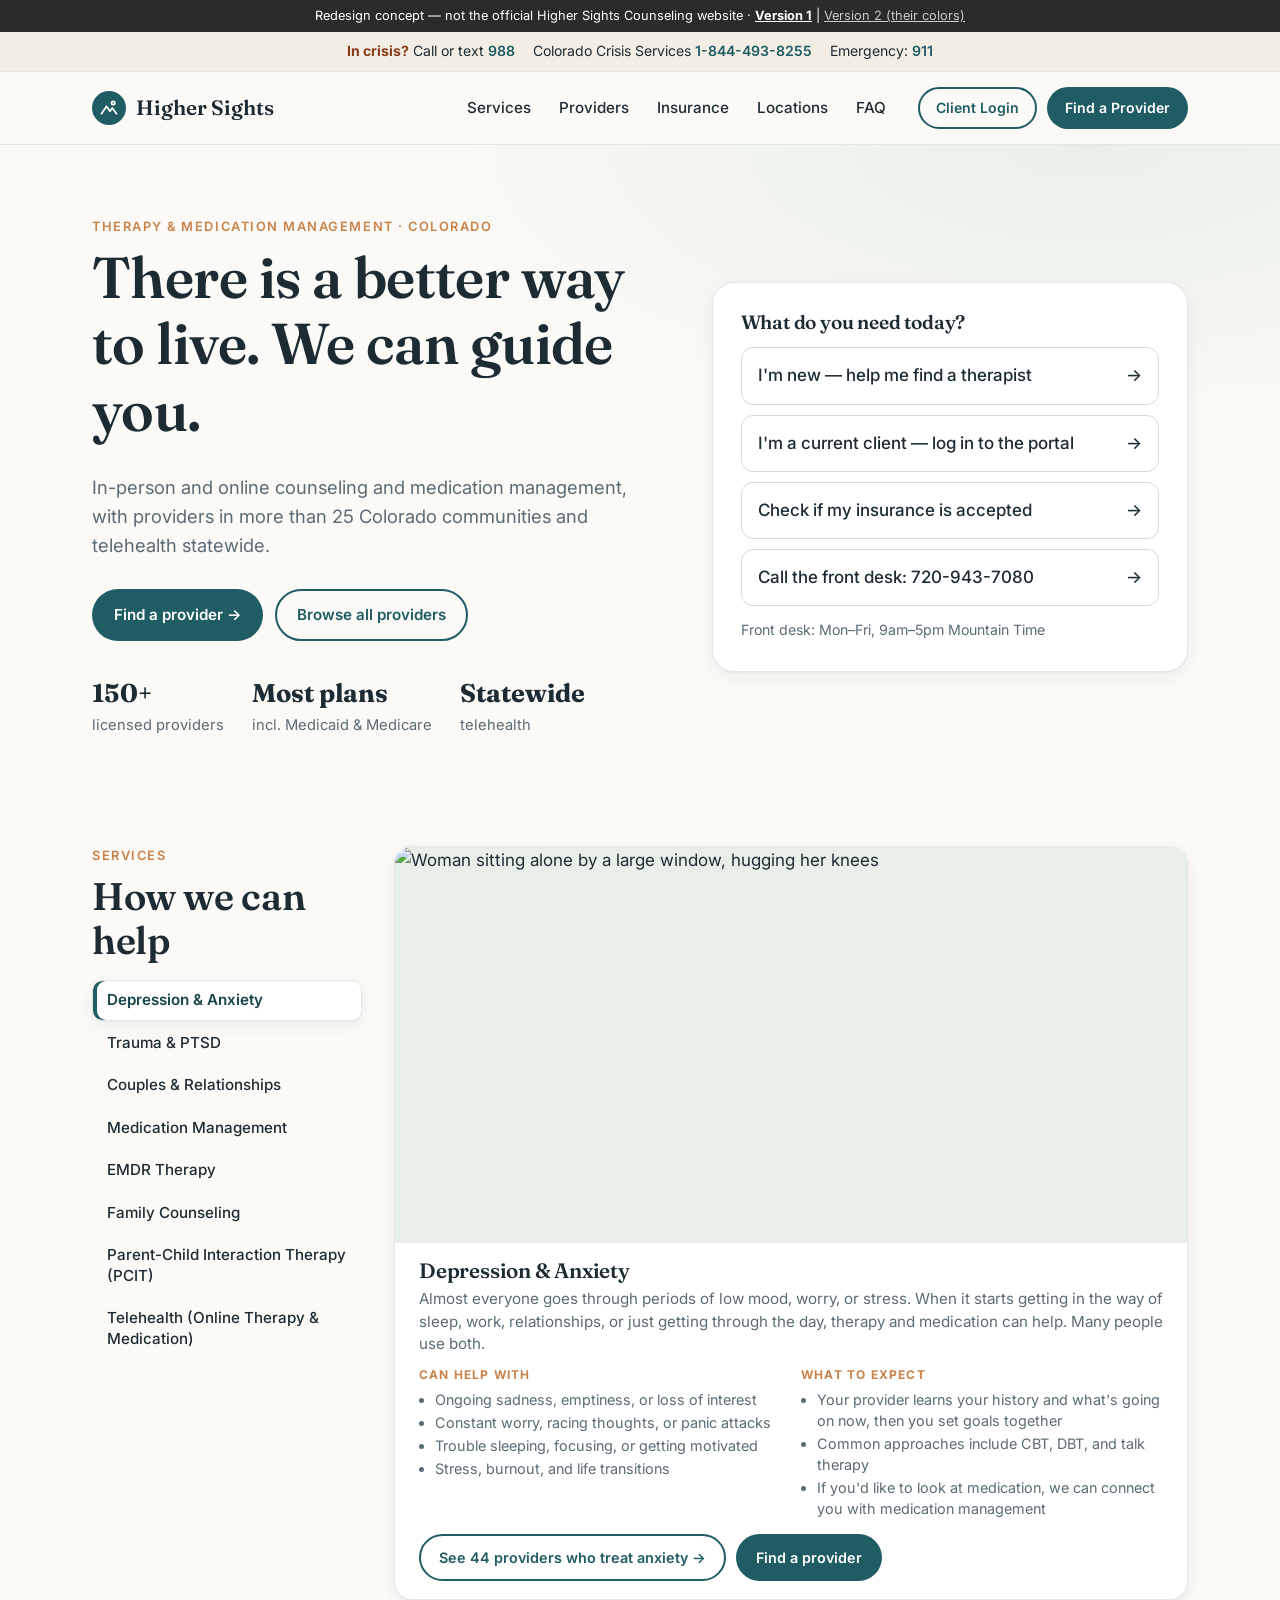
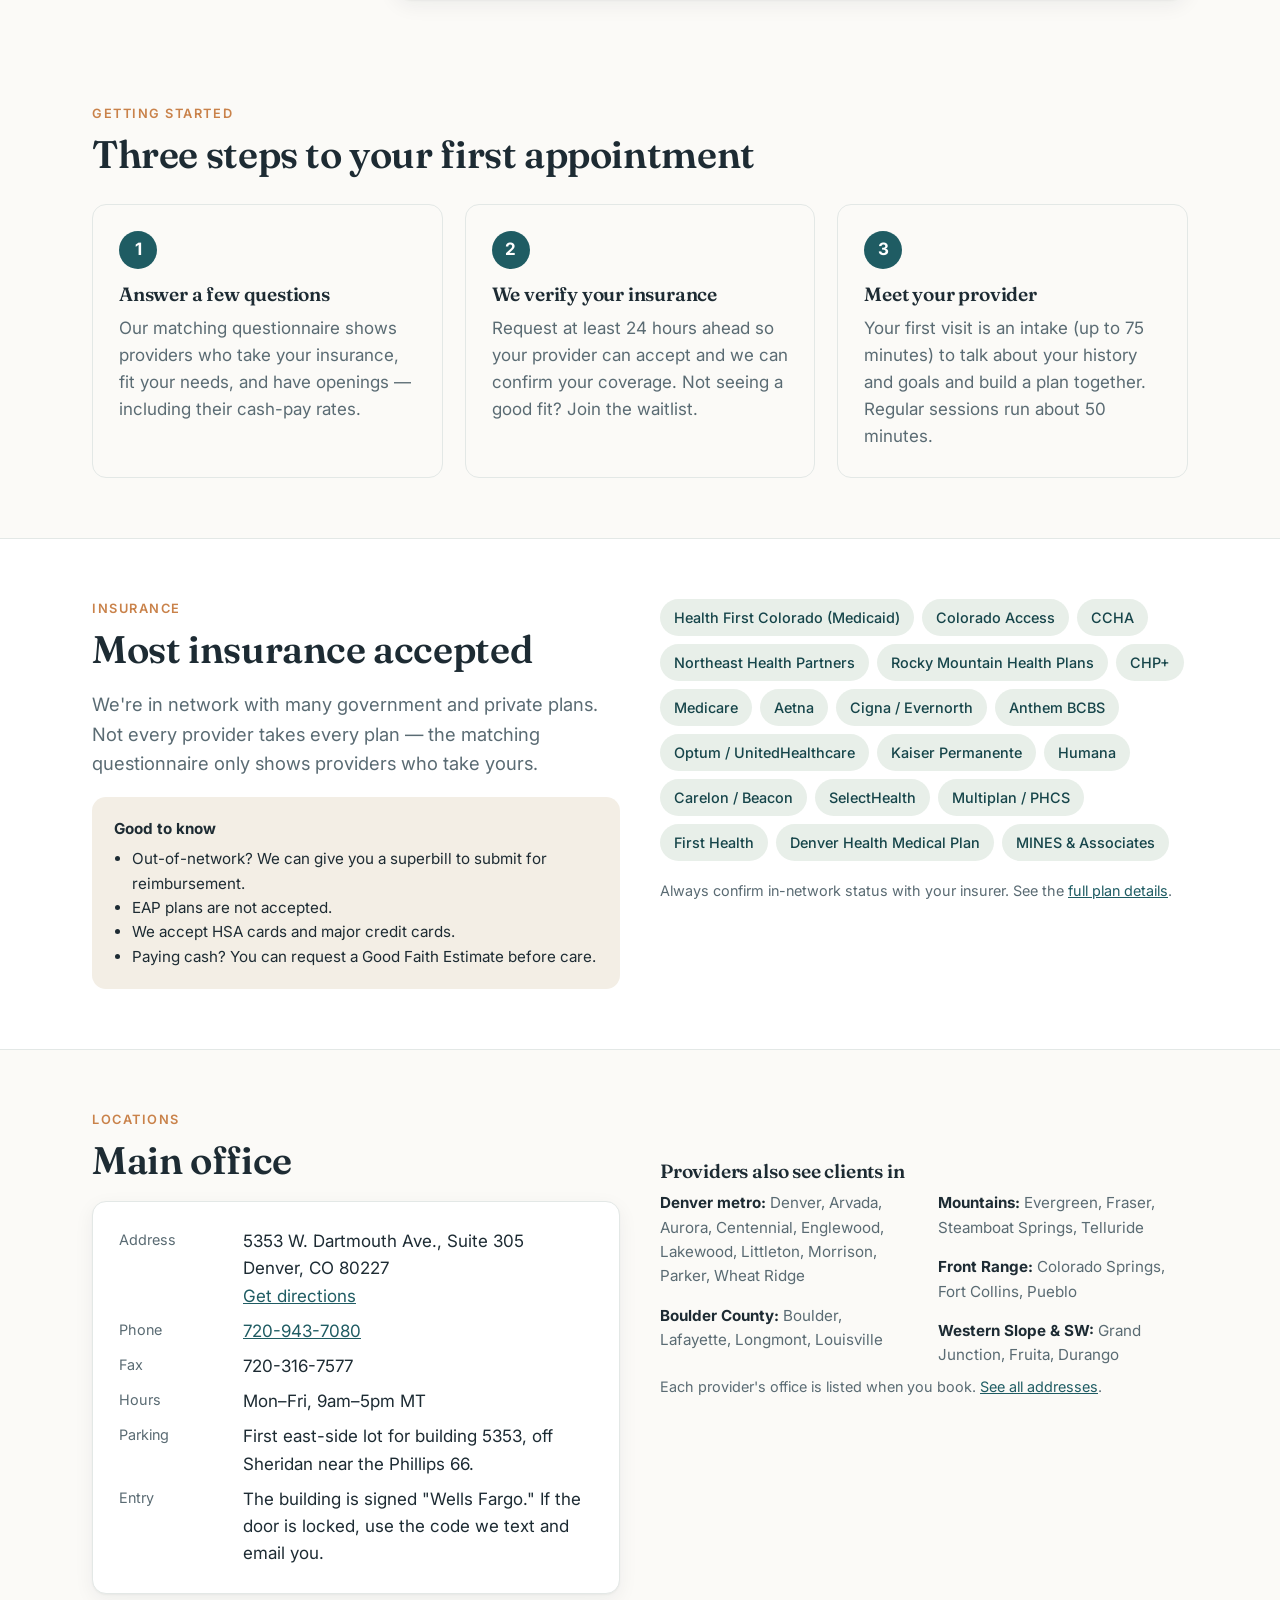
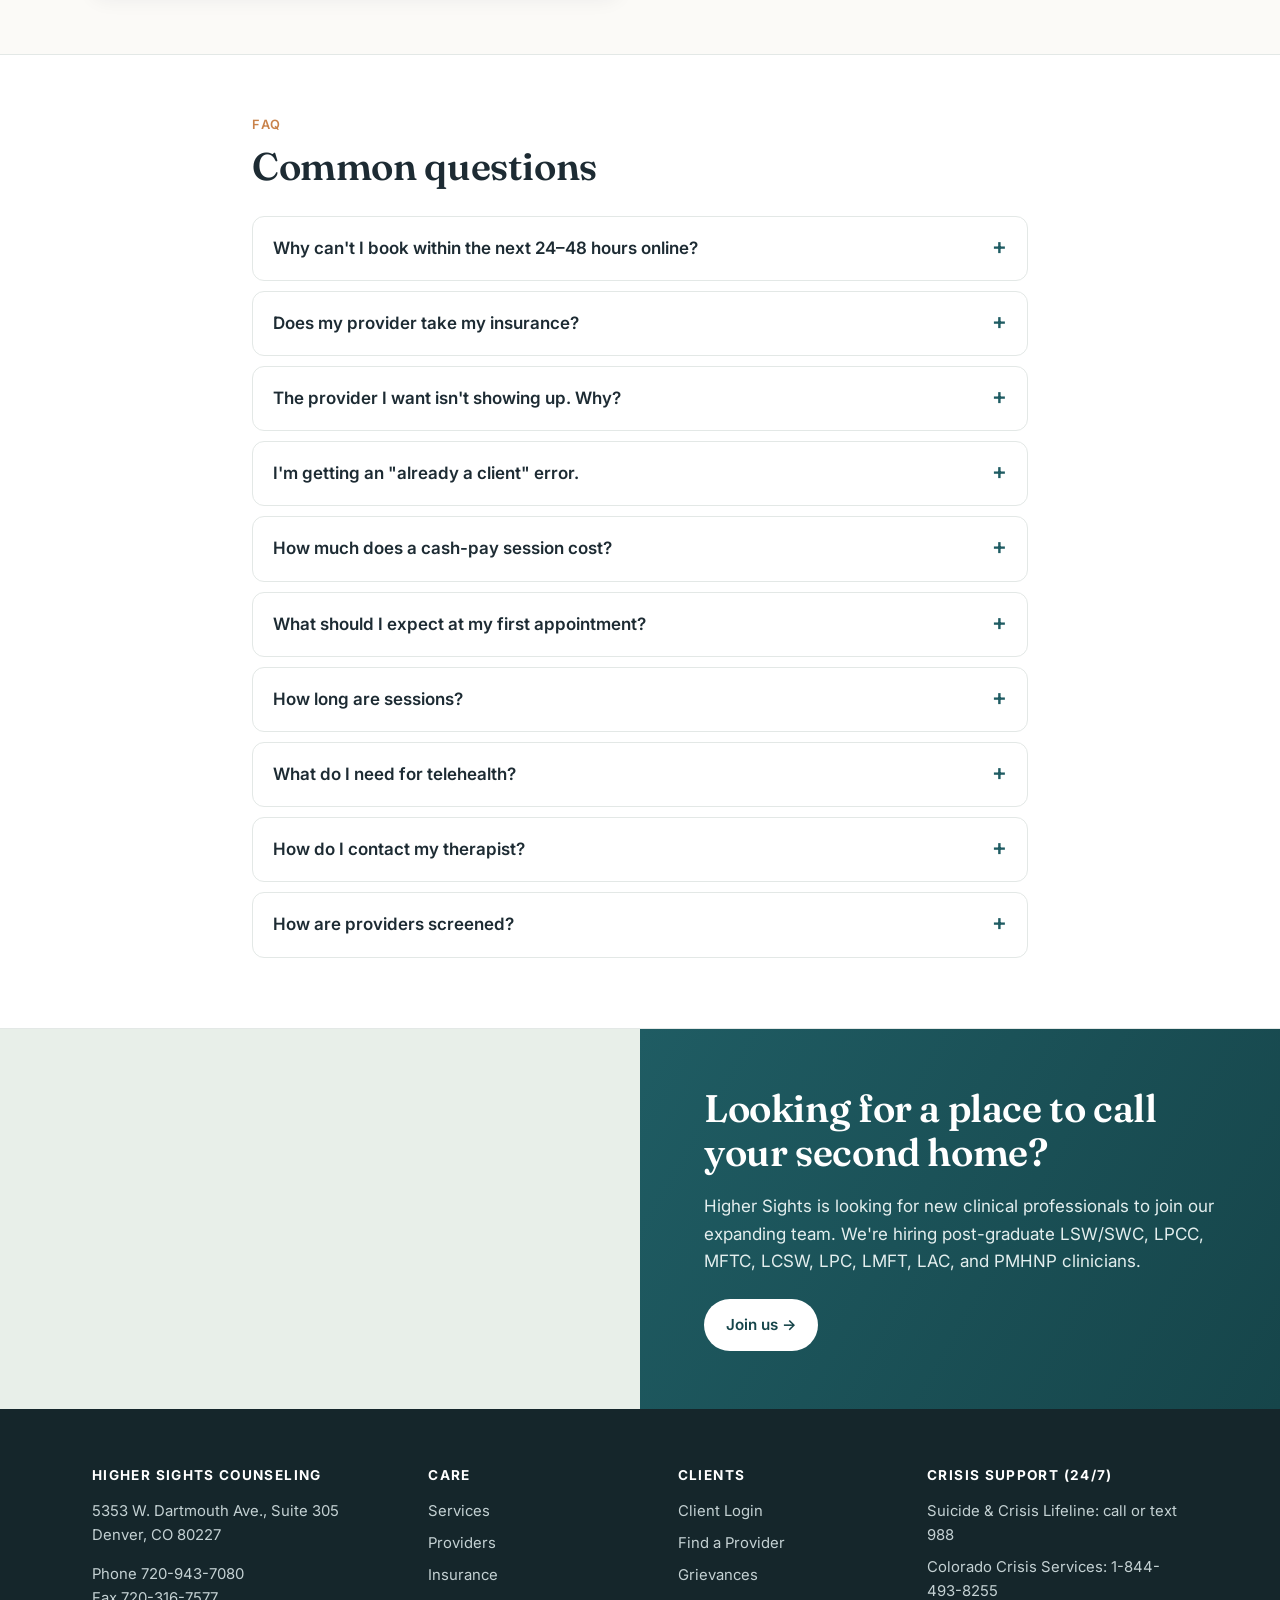
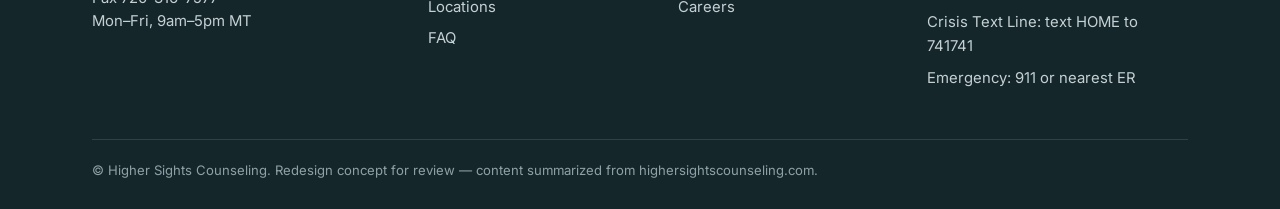
==== index.html @ 18f8eef1 "Move Services above Getting Started" ====
<!DOCTYPE html>
<html lang="en">
<head>
<meta charset="utf-8">
<meta name="viewport" content="width=device-width,initial-scale=1">
<title>Higher Sights Counseling | Therapy &amp; Medication Management in Colorado</title>
<meta name="description" content="In-person and online therapy and medication management across Colorado. 150+ providers, most insurance accepted including Medicaid and Medicare.">
<meta name="robots" content="noindex">
<link rel="preconnect" href="https://fonts.googleapis.com"><link rel="preconnect" href="https://fonts.gstatic.com" crossorigin>
<link href="https://fonts.googleapis.com/css2?family=Fraunces:opsz,wght@9..144,500;9..144,600&family=Inter:wght@400;500;600;700&display=swap" rel="stylesheet">
<link rel="stylesheet" href="style.css?v=7">
</head>
<body>
<a class="skip" href="#main">Skip to content</a>
<div class="concept">Redesign concept — not the official Higher Sights Counseling website · <a href="index.html" style="color:inherit;font-weight:700;text-decoration:underline">Version 1</a> | <a href="index-v2.html" style="color:inherit;opacity:.75">Version 2 (their colors)</a></div>
<div class="crisis"><div class="wrap">
  <span><strong>In crisis?</strong> Call or text <a href="tel:988">988</a></span>
  <span>Colorado Crisis Services <a href="tel:18444938255">1-844-493-8255</a></span>
  <span>Emergency: <a href="tel:911">911</a></span>
</div></div>

<header class="site" id="top">
  <div class="wrap">
    <a class="logo" href="index.html" aria-label="Higher Sights Counseling home">
      <span class="mark"><svg viewBox="0 0 24 24" fill="none" stroke="#fff" stroke-width="2" stroke-linecap="round" stroke-linejoin="round"><path d="M3 19l6-9 4 6 3-4 5 7"/><circle cx="17" cy="6" r="2"/></svg></span>
      Higher Sights
    </a>
    <button class="menu-btn" aria-expanded="false" onclick="this.closest('header').classList.toggle('open');this.setAttribute('aria-expanded',this.closest('header').classList.contains('open'))">Menu</button>
    <nav class="main" aria-label="Main">
      <a href="#services">Services</a>
      <a href="providers.html">Providers</a>
      <a href="#insurance">Insurance</a>
      <a href="#locations">Locations</a>
      <a href="#faq">FAQ</a>
    </nav>
    <div class="header-cta">
      <a class="btn btn-outline btn-sm" href="https://app.highersightsportal.com">Client Login</a>
      <a class="btn btn-primary btn-sm" href="https://www.highersightscounseling.com/contact/">Find a Provider</a>
    </div>
  </div>
</header>

<main id="main">
<section class="hero">
  <div class="wrap grid">
    <div>
      <div class="eyebrow">Therapy &amp; medication management · Colorado</div>
      <h1>There is a better way to live. We can guide you.</h1>
      <p class="lead">In-person and online counseling and medication management, with providers in more than 25 Colorado communities and telehealth statewide.</p>
      <div class="actions">
        <a class="btn btn-primary" href="https://www.highersightscounseling.com/contact/">Find a provider →</a>
        <a class="btn btn-outline" href="providers.html">Browse all providers</a>
      </div>
      <div class="facts">
        <div><b>150+</b>licensed providers</div>
        <div><b>Most plans</b>incl. Medicaid &amp; Medicare</div>
        <div><b>Statewide</b>telehealth</div>
      </div>
    </div>
    <div class="hero-card">
      <h3>What do you need today?</h3>
      <a class="row" href="https://www.highersightscounseling.com/contact/">I'm new — help me find a therapist <span>→</span></a>
      <a class="row" href="https://app.highersightsportal.com">I'm a current client — log in to the portal <span>→</span></a>
      <a class="row" href="#insurance">Check if my insurance is accepted <span>→</span></a>
      <a class="row" href="tel:17209437080">Call the front desk: 720-943-7080 <span>→</span></a>
      <small>Front desk: Mon–Fri, 9am–5pm Mountain Time</small>
    </div>
  </div>
</section>

<section id="services">
  <div class="wrap">
    <div class="svc-tabs" id="svcTabs" data-providers="providers.html"></div>
  </div>
</section>

<section id="start">
  <div class="wrap">
    <div class="section-head">
      <div class="eyebrow">Getting started</div>
      <h2>Three steps to your first appointment</h2>
    </div>
    <div class="steps">
      <div class="step"><h3>Answer a few questions</h3><p>Our matching questionnaire shows providers who take your insurance, fit your needs, and have openings — including their cash-pay rates.</p></div>
      <div class="step"><h3>We verify your insurance</h3><p>Request at least 24 hours ahead so your provider can accept and we can confirm your coverage. Not seeing a good fit? Join the waitlist.</p></div>
      <div class="step"><h3>Meet your provider</h3><p>Your first visit is an intake (up to 75 minutes) to talk about your history and goals and build a plan together. Regular sessions run about 50 minutes.</p></div>
    </div>
  </div>
</section>

<section class="alt" id="insurance">
  <div class="wrap two">
    <div>
      <div class="eyebrow">Insurance</div>
      <h2>Most insurance accepted</h2>
      <p class="lead">We're in network with many government and private plans. Not every provider takes every plan — the matching questionnaire only shows providers who take yours.</p>
      <div class="note">
        <strong>Good to know</strong>
        <ul>
          <li>Out-of-network? We can give you a superbill to submit for reimbursement.</li>
          <li>EAP plans are not accepted.</li>
          <li>We accept HSA cards and major credit cards.</li>
          <li>Paying cash? You can request a Good Faith Estimate before care.</li>
        </ul>
      </div>
    </div>
    <div>
      <ul class="pill-list">
        <li>Health First Colorado (Medicaid)</li><li>Colorado Access</li><li>CCHA</li><li>Northeast Health Partners</li><li>Rocky Mountain Health Plans</li><li>CHP+</li>
        <li>Medicare</li><li>Aetna</li><li>Cigna / Evernorth</li><li>Anthem BCBS</li><li>Optum / UnitedHealthcare</li><li>Kaiser Permanente</li><li>Humana</li>
        <li>Carelon / Beacon</li><li>SelectHealth</li><li>Multiplan / PHCS</li><li>First Health</li><li>Denver Health Medical Plan</li><li>MINES &amp; Associates</li>
      </ul>
      <p style="color:var(--muted);font-size:.9rem">Always confirm in-network status with your insurer. See the <a href="https://www.highersightscounseling.com/accepted-insurance/">full plan details</a>.</p>
    </div>
  </div>
</section>

<section id="locations">
  <div class="wrap two">
    <div>
      <div class="eyebrow">Locations</div>
      <h2>Main office</h2>
      <div class="office">
        <dl>
          <dt>Address</dt><dd>5353 W. Dartmouth Ave., Suite 305<br>Denver, CO 80227<br><a href="https://maps.google.com/?q=5353+W+Dartmouth+Ave+Suite+305+Denver+CO+80227">Get directions</a></dd>
          <dt>Phone</dt><dd><a href="tel:17209437080">720-943-7080</a></dd>
          <dt>Fax</dt><dd>720-316-7577</dd>
          <dt>Hours</dt><dd>Mon–Fri, 9am–5pm MT</dd>
          <dt>Parking</dt><dd>First east-side lot for building 5353, off Sheridan near the Phillips 66.</dd>
          <dt>Entry</dt><dd>The building is signed "Wells Fargo." If the door is locked, use the code we text and email you.</dd>
        </dl>
      </div>
    </div>
    <div>
      <h3 style="margin-top:2.6em">Providers also see clients in</h3>
      <div class="cities">
        <p><b>Denver metro:</b> Denver, Arvada, Aurora, Centennial, Englewood, Lakewood, Littleton, Morrison, Parker, Wheat Ridge</p>
        <p><b>Boulder County:</b> Boulder, Lafayette, Longmont, Louisville</p>
        <p><b>Mountains:</b> Evergreen, Fraser, Steamboat Springs, Telluride</p>
        <p><b>Front Range:</b> Colorado Springs, Fort Collins, Pueblo</p>
        <p><b>Western Slope &amp; SW:</b> Grand Junction, Fruita, Durango</p>
      </div>
      <p style="color:var(--muted);font-size:.9rem">Each provider's office is listed when you book. <a href="https://www.highersightscounseling.com/locations/">See all addresses</a>.</p>
    </div>
  </div>
</section>

<section class="alt" id="faq">
  <div class="wrap" style="max-width:820px">
    <div class="section-head"><div class="eyebrow">FAQ</div><h2>Common questions</h2></div>
    <details><summary>Why can't I book within the next 24–48 hours online?</summary><p>Your provider needs time to accept the request and we need to verify your insurance. Once you're confirmed, you can message your provider in the portal to ask about an earlier time.</p></details>
    <details><summary>Does my provider take my insurance?</summary><p>Most plans are accepted, but each one is verified individually. Check the billing NPI on your provider's profile and call your insurer to confirm they're in network — appointments may be canceled if a provider can't accept your plan.</p></details>
    <details><summary>The provider I want isn't showing up. Why?</summary><p>They may not take your insurance, may not treat your specific concern, or may not have openings. Try another provider, choose telehealth to see more options, or join the waitlist.</p></details>
    <details><summary>I'm getting an "already a client" error.</summary><p>The portal allows one email address per provider relationship. Use a different email to request a new provider, or call the front desk for help.</p></details>
    <details><summary>How much does a cash-pay session cost?</summary><p>It depends on the provider and session length. The matching questionnaire shows each available provider's rate.</p></details>
    <details><summary>What should I expect at my first appointment?</summary><p>Arrive 10 minutes early (or join your video link early). Your provider will ask about your background and what brought you in, and you'll set goals together. You can skip anything you're not ready to talk about.</p></details>
    <details><summary>How long are sessions?</summary><p>Consultations are 10–15 minutes, standard sessions about 50 minutes, and first assessments up to 75 minutes.</p></details>
    <details><summary>What do I need for telehealth?</summary><p>A device with a camera, a reliable internet connection, and a private space where you can talk freely.</p></details>
    <details><summary>How do I contact my therapist?</summary><p>Current clients: <a href="https://app.highersightsportal.com">log in to the client portal</a> and use the Chat icon. The front desk answers calls and emails only during office hours — in an emergency, call 911 or 988.</p></details>
    <details><summary>How are providers screened?</summary><p>Every provider is interviewed, passes federal and state background checks (re-run monthly), and has three professional references and their licensing-board history reviewed.</p></details>
  </div>
</section>

<section class="join" aria-labelledby="joinTitle">
  <div class="join-photo" style="background-image:url('https://www.highersightscounseling.com/wp-content/uploads/2024/10/NoPath-Copy-2.jpg')" role="img" aria-label="The Higher Sights team at a holiday party"></div>
  <div class="join-text">
    <h2 id="joinTitle">Looking for a place to call your second home?</h2>
    <p>Higher Sights is looking for new clinical professionals to join our expanding team. We're hiring post-graduate LSW/SWC, LPCC, MFTC, LCSW, LPC, LMFT, LAC, and PMHNP clinicians.</p>
    <a class="btn btn-primary" href="https://www.highersightscounseling.com/careers/">Join us →</a>
  </div>
</section>
</main>

<footer class="site">
  <div class="wrap">
    <div class="cols">
      <div>
        <h4>Higher Sights Counseling</h4>
        <p>5353 W. Dartmouth Ave., Suite 305<br>Denver, CO 80227</p>
        <p>Phone <a href="tel:17209437080">720-943-7080</a><br>Fax 720-316-7577<br>Mon–Fri, 9am–5pm MT</p>
      </div>
      <div>
        <h4>Care</h4>
        <ul><li><a href="#services">Services</a></li><li><a href="providers.html">Providers</a></li><li><a href="#insurance">Insurance</a></li><li><a href="#locations">Locations</a></li><li><a href="#faq">FAQ</a></li></ul>
      </div>
      <div>
        <h4>Clients</h4>
        <ul><li><a href="https://app.highersightsportal.com">Client Login</a></li><li><a href="https://www.highersightscounseling.com/contact/">Find a Provider</a></li><li><a href="https://www.highersightscounseling.com/grievance/">Grievances</a></li><li><a href="https://www.highersightscounseling.com/careers/">Careers</a></li></ul>
      </div>
      <div>
        <h4>Crisis support (24/7)</h4>
        <ul>
          <li>Suicide &amp; Crisis Lifeline: call or text <a href="tel:988">988</a></li>
          <li>Colorado Crisis Services: <a href="tel:18444938255">1-844-493-8255</a></li>
          <li>Crisis Text Line: text HOME to 741741</li>
          <li>Emergency: <a href="tel:911">911</a> or nearest ER</li>
        </ul>
      </div>
    </div>
    <div class="fine">© Higher Sights Counseling. Redesign concept for review — content summarized from highersightscounseling.com.</div>
  </div>
</footer>
<script src="providers.js?v=5"></script>
<script src="services.js?v=7"></script>
</body>
</html>
---- style.css ----
:root{
  --ink:#1d2b33; --muted:#5a6b73; --line:#e3e8e6;
  --bg:#fbfaf7; --card:#ffffff; --sand:#f3eee5; --sage:#e8efe9;
  --brand:#1f5c63; --brand-dark:#16454a; --accent:#c9824a;
  --radius:14px; --shadow:0 1px 2px rgba(0,0,0,.04),0 6px 20px rgba(20,40,45,.06);
  --serif:"Fraunces",Georgia,serif; --sans:"Inter",system-ui,-apple-system,Segoe UI,Roboto,sans-serif;
}
*{box-sizing:border-box}
html{scroll-behavior:smooth}
body{margin:0;font-family:var(--sans);color:var(--ink);background:var(--bg);line-height:1.6;font-size:17px}
img{max-width:100%;display:block}
a{color:var(--brand)}
a:hover{color:var(--brand-dark)}
.wrap{max-width:1140px;margin:0 auto;padding:0 22px}
h1,h2,h3{font-family:var(--serif);font-weight:600;line-height:1.15;margin:0 0 .5em;letter-spacing:-.01em}
h1{font-size:clamp(2.2rem,5vw,3.6rem)}
h2{font-size:clamp(1.7rem,3.2vw,2.4rem)}
h3{font-size:1.2rem}
p{margin:0 0 1em}
.eyebrow{font-size:.8rem;font-weight:600;letter-spacing:.12em;text-transform:uppercase;color:var(--accent);margin-bottom:.6em}
.lead{font-size:1.15rem;color:var(--muted);max-width:640px}
.skip{position:absolute;left:-999px}.skip:focus{left:12px;top:12px;background:#fff;padding:8px 12px;z-index:100}

/* concept ribbon + crisis bar */
.concept{background:#2b2b2b;color:#fff;font-size:.8rem;text-align:center;padding:6px 12px}
.crisis{background:var(--sand);font-size:.88rem;border-bottom:1px solid var(--line)}
.crisis .wrap{display:flex;gap:18px;flex-wrap:wrap;justify-content:center;padding-top:8px;padding-bottom:8px}
.crisis strong{color:#8a3b1a}
.crisis a{font-weight:600;text-decoration:none}

/* header */
header.site{position:sticky;top:0;z-index:50;background:rgba(251,250,247,.94);backdrop-filter:blur(8px);border-bottom:1px solid var(--line)}
header.site .wrap{display:flex;align-items:center;gap:20px;height:72px}
.logo{display:flex;align-items:center;gap:10px;text-decoration:none;color:var(--ink);font-family:var(--serif);font-size:1.3rem;font-weight:600;white-space:nowrap}
.logo .mark{width:34px;height:34px;border-radius:50%;background:var(--brand);display:grid;place-items:center}
.logo .mark svg{width:20px;height:20px}
nav.main{display:flex;gap:4px;margin-left:auto}
nav.main a{padding:8px 12px;border-radius:8px;text-decoration:none;color:var(--ink);font-size:.95rem;font-weight:500}
nav.main a:hover,nav.main a[aria-current]{background:var(--sage);color:var(--brand-dark)}
.header-cta{display:flex;gap:10px}
.menu-btn{display:none;margin-left:auto;background:none;border:1px solid var(--line);border-radius:8px;padding:8px 12px;font:inherit;cursor:pointer}

.btn{display:inline-flex;align-items:center;gap:8px;padding:12px 20px;border-radius:999px;font-weight:600;font-size:.95rem;text-decoration:none;border:2px solid transparent;cursor:pointer;transition:.15s}
.btn-primary{background:var(--brand);color:#fff}
.btn-primary:hover{background:var(--brand-dark);color:#fff}
.btn-outline{border-color:var(--brand);color:var(--brand);background:transparent}
.btn-outline:hover{background:var(--brand);color:#fff}
.btn-sm{padding:8px 16px;font-size:.88rem}

/* hero */
.hero{padding:72px 0 64px;background:radial-gradient(1200px 500px at 85% 0%,var(--sage),transparent 60%)}
.hero .grid{display:grid;grid-template-columns:1.2fr 1fr;gap:48px;align-items:center}
.hero .actions{display:flex;gap:12px;flex-wrap:wrap;margin:28px 0 32px}
.facts{display:flex;gap:28px;flex-wrap:wrap;color:var(--muted);font-size:.92rem}
.facts b{display:block;font-family:var(--serif);font-size:1.6rem;color:var(--ink)}
.hero-card{background:var(--card);border-radius:22px;box-shadow:var(--shadow);padding:28px;border:1px solid var(--line)}
.hero-card h3{margin-bottom:14px}
.hero-card a.row{display:flex;justify-content:space-between;align-items:center;padding:14px 16px;border-radius:12px;background:var(--bg);margin-bottom:10px;text-decoration:none;color:var(--ink);font-weight:500;border:1px solid var(--line)}
.hero-card a.row:hover{border-color:var(--brand);color:var(--brand)}
.hero-card small{color:var(--muted)}

section{padding:60px 0}
section.alt{background:var(--card);border-top:1px solid var(--line);border-bottom:1px solid var(--line)}
.section-head{margin-bottom:28px}

/* steps */
.steps{display:grid;grid-template-columns:repeat(3,1fr);gap:22px;counter-reset:s}
.step{background:var(--bg);border:1px solid var(--line);border-radius:var(--radius);padding:26px}
.step::before{counter-increment:s;content:counter(s);display:grid;place-items:center;width:38px;height:38px;border-radius:50%;background:var(--brand);color:#fff;font-weight:700;margin-bottom:14px}
.step p{color:var(--muted);margin:0}

/* services */
.cards{display:grid;grid-template-columns:repeat(auto-fill,minmax(250px,1fr));gap:18px}
.card{background:var(--card);border:1px solid var(--line);border-radius:var(--radius);padding:24px;box-shadow:var(--shadow)}
.card .icon{width:44px;height:44px;border-radius:12px;background:var(--sage);display:grid;place-items:center;margin-bottom:14px;font-size:1.3rem}
.card p{color:var(--muted);font-size:.95rem;margin:0}

/* insurance */
.two{display:grid;grid-template-columns:1fr 1fr;gap:40px;align-items:start}
.pill-list{display:flex;flex-wrap:wrap;gap:8px;list-style:none;padding:0;margin:0 0 18px}
.pill-list li{background:var(--sage);color:var(--brand-dark);padding:7px 14px;border-radius:999px;font-size:.9rem;font-weight:500}
.note{background:var(--sand);border-radius:var(--radius);padding:20px 22px;font-size:.95rem}
.note ul{margin:.4em 0 0;padding-left:1.2em}

/* locations */
.office{background:var(--card);border:1px solid var(--line);border-radius:var(--radius);padding:26px;box-shadow:var(--shadow)}
.office dl{display:grid;grid-template-columns:110px 1fr;gap:8px 14px;margin:0}
.office dt{color:var(--muted);font-size:.9rem}
.office dd{margin:0}
.cities{columns:2;column-gap:28px;font-size:.95rem;color:var(--muted)}
.cities b{color:var(--ink)}

/* faq */
details{background:var(--card);border:1px solid var(--line);border-radius:12px;margin-bottom:10px;padding:0 20px}
summary{cursor:pointer;padding:18px 0;font-weight:600;list-style:none;display:flex;justify-content:space-between;gap:16px}
summary::-webkit-details-marker{display:none}
summary::after{content:"+";font-size:1.4rem;line-height:1;color:var(--brand)}
details[open] summary::after{content:"–"}
details p{color:var(--muted);margin:0 0 18px}

/* cta band */
.band{background:var(--brand);color:#fff;border-radius:22px;padding:48px;display:flex;justify-content:space-between;align-items:center;gap:24px;flex-wrap:wrap}
.band h2{color:#fff;margin:0}
.band p{color:#d6e6e6;margin:.4em 0 0}
.band .btn-primary{background:#fff;color:var(--brand-dark)}

/* footer */
footer.site{background:#15262b;color:#c4d1d3;padding:56px 0 28px;font-size:.93rem}
footer.site .cols{display:grid;grid-template-columns:1.4fr 1fr 1fr 1.2fr;gap:32px}
footer.site h4{color:#fff;font-family:var(--sans);font-size:.85rem;letter-spacing:.1em;text-transform:uppercase;margin:0 0 14px}
footer.site a{color:#c4d1d3;text-decoration:none}
footer.site a:hover{color:#fff}
footer.site ul{list-style:none;padding:0;margin:0}
footer.site li{margin-bottom:8px}
footer.site .fine{border-top:1px solid #2c4248;margin-top:40px;padding-top:20px;font-size:.82rem;color:#8ea2a6}

/* providers page */
.dir-tools{position:sticky;top:72px;z-index:20;background:var(--bg);padding:16px 0;border-bottom:1px solid var(--line)}
.search{width:100%;padding:14px 18px;font:inherit;border:1px solid var(--line);border-radius:12px;background:#fff}
.search:focus{outline:2px solid var(--brand);border-color:transparent}
.chips{display:flex;gap:8px;flex-wrap:wrap;margin-top:12px}
.chip{border:1px solid var(--line);background:#fff;border-radius:999px;padding:6px 14px;font:inherit;font-size:.88rem;cursor:pointer}
.chip[aria-pressed=true]{background:var(--brand);border-color:var(--brand);color:#fff}
.count{color:var(--muted);font-size:.9rem;margin-top:10px}
.pgrid{display:grid;grid-template-columns:repeat(auto-fill,minmax(250px,1fr));gap:18px;padding:28px 0}
.pcard{background:#fff;border:1px solid var(--line);border-radius:var(--radius);overflow:hidden;display:flex;flex-direction:column}
.pcard .ph{aspect-ratio:1/1;background:var(--sage);display:grid;place-items:center;font-family:var(--serif);font-size:2.4rem;color:var(--brand)}
.pcard .ph img{width:100%;height:100%;object-fit:cover}
.pcard .body{padding:16px 18px 20px;display:flex;flex-direction:column;flex:1}
.pcard h3{font-size:1.1rem;margin:0}
.pcard .cred{color:var(--accent);font-size:.82rem;font-weight:600;margin:2px 0 4px}
.pcard .prac{color:var(--muted);font-size:.85rem;margin-bottom:10px}
.tags{display:flex;flex-wrap:wrap;gap:5px;margin-bottom:14px}
.tags span{background:var(--bg);border:1px solid var(--line);border-radius:6px;padding:2px 8px;font-size:.76rem;color:var(--muted)}
.pcard .btn{margin-top:auto;align-self:flex-start}

@media (max-width:960px){
  nav.main,.header-cta{display:none}
  .menu-btn{display:block}
  header.site.open nav.main,header.site.open .header-cta{display:flex}
  header.site.open .wrap{height:auto;flex-wrap:wrap;padding-top:14px;padding-bottom:14px}
  header.site.open nav.main{flex-direction:column;width:100%;order:3}
  header.site.open .header-cta{width:100%;order:4}
  .hero .grid,.two{grid-template-columns:1fr}
  .steps{grid-template-columns:1fr}
  footer.site .cols{grid-template-columns:1fr 1fr}
  .band{padding:32px}
  .dir-tools{top:72px}
}
@media (max-width:560px){
  .crisis .wrap{gap:2px 14px;font-size:.8rem;padding-top:6px;padding-bottom:6px}
  .concept{font-size:.72rem;padding:4px 10px}
  .cities{columns:1}
  footer.site .cols{grid-template-columns:1fr}
  .office dl{grid-template-columns:1fr}
  .office dt{margin-top:6px}
}

/* services: title + tab list on the left, detail panel on the right — sized to fit one screen */
#services{padding:44px 0;scroll-margin-top:72px}
.svc-tabs{display:grid;grid-template-columns:270px 1fr;gap:32px;align-items:start}
.svc-side h2{margin-bottom:18px}
.svc-list{display:flex;flex-direction:column;gap:2px}
.svc-list button{display:block;text-align:left;width:100%;padding:9px 14px;border:1px solid transparent;border-radius:10px;background:transparent;font:inherit;font-weight:500;font-size:.95rem;line-height:1.35;color:var(--ink);cursor:pointer;transition:background .15s,border-color .15s}
.svc-list button:hover{background:var(--sage)}
.svc-list button[aria-selected=true]{background:var(--card);border-color:var(--line);color:var(--brand-dark);font-weight:600;box-shadow:inset 4px 0 0 var(--brand),var(--shadow)}
.svc-panel{background:var(--card);border:1px solid var(--line);border-radius:18px;overflow:hidden;box-shadow:var(--shadow)}
.svc-panel.fade{animation:svcFade .25s ease-out}
@keyframes svcFade{from{opacity:0;transform:translateY(6px)}to{opacity:1;transform:none}}
.svc-photo{width:100%;aspect-ratio:16/8;object-fit:cover;background:var(--sage)}
.svc-text{padding:16px 24px 18px}
.svc-text h3{font-size:1.3rem;margin-bottom:.25em}
.svc-intro{font-size:.95rem;line-height:1.5;color:var(--muted);margin-bottom:.6em}
.svc-cols{display:grid;grid-template-columns:1fr 1fr;gap:20px;margin:0 0 12px}
.svc-cols h4{font-family:var(--sans);font-size:.75rem;letter-spacing:.1em;text-transform:uppercase;color:var(--accent);margin:0 0 6px}
.svc-cols ul{margin:0;padding-left:1.1em;color:var(--muted);font-size:.9rem;line-height:1.45}
.svc-cols li{margin-bottom:2px}
.svc-foot{display:flex;gap:10px;flex-wrap:wrap}
.svc-foot .btn{padding:10px 18px;font-size:.9rem}
@media (max-width:860px){
  .svc-tabs{grid-template-columns:1fr;gap:14px}
  .svc-side h2{margin-bottom:12px}
  .svc-list{flex-direction:row;overflow-x:auto;padding-bottom:6px;scrollbar-width:thin}
  .svc-list button{width:auto;white-space:nowrap;flex:none;border-color:var(--line);background:var(--card)}
  .svc-list button[aria-selected=true]{box-shadow:inset 0 -3px 0 var(--brand)}
  .svc-cols{grid-template-columns:1fr;gap:12px}
  .svc-text{padding:18px}
}

/* "second home" careers section */
.join{display:grid;grid-template-columns:1fr 1fr;min-height:380px;padding:0}
.join-photo{background-size:cover;background-position:center;min-height:280px;background-color:var(--sage)}
.join-text{background:linear-gradient(120deg,var(--brand) 0%,var(--brand-dark) 100%);color:#fff;padding:56px clamp(24px,5vw,72px);display:flex;flex-direction:column;justify-content:center;align-items:flex-start}
.join-text h2{color:#fff;font-size:clamp(1.7rem,3vw,2.4rem);max-width:520px}
.join-text p{color:#e3eeee;max-width:520px;margin-bottom:1.4em}
.join-text .btn-primary{background:#fff;color:var(--brand-dark)}
@media (max-width:860px){.join{grid-template-columns:1fr}.join-text{padding:36px 22px}}

/* "What do you need today?" choices blend into the box */
.hero-card a.row{background:transparent;border-color:rgba(29,43,51,.18)}
.hero-card a.row:hover{background:rgba(255,255,255,.35)}
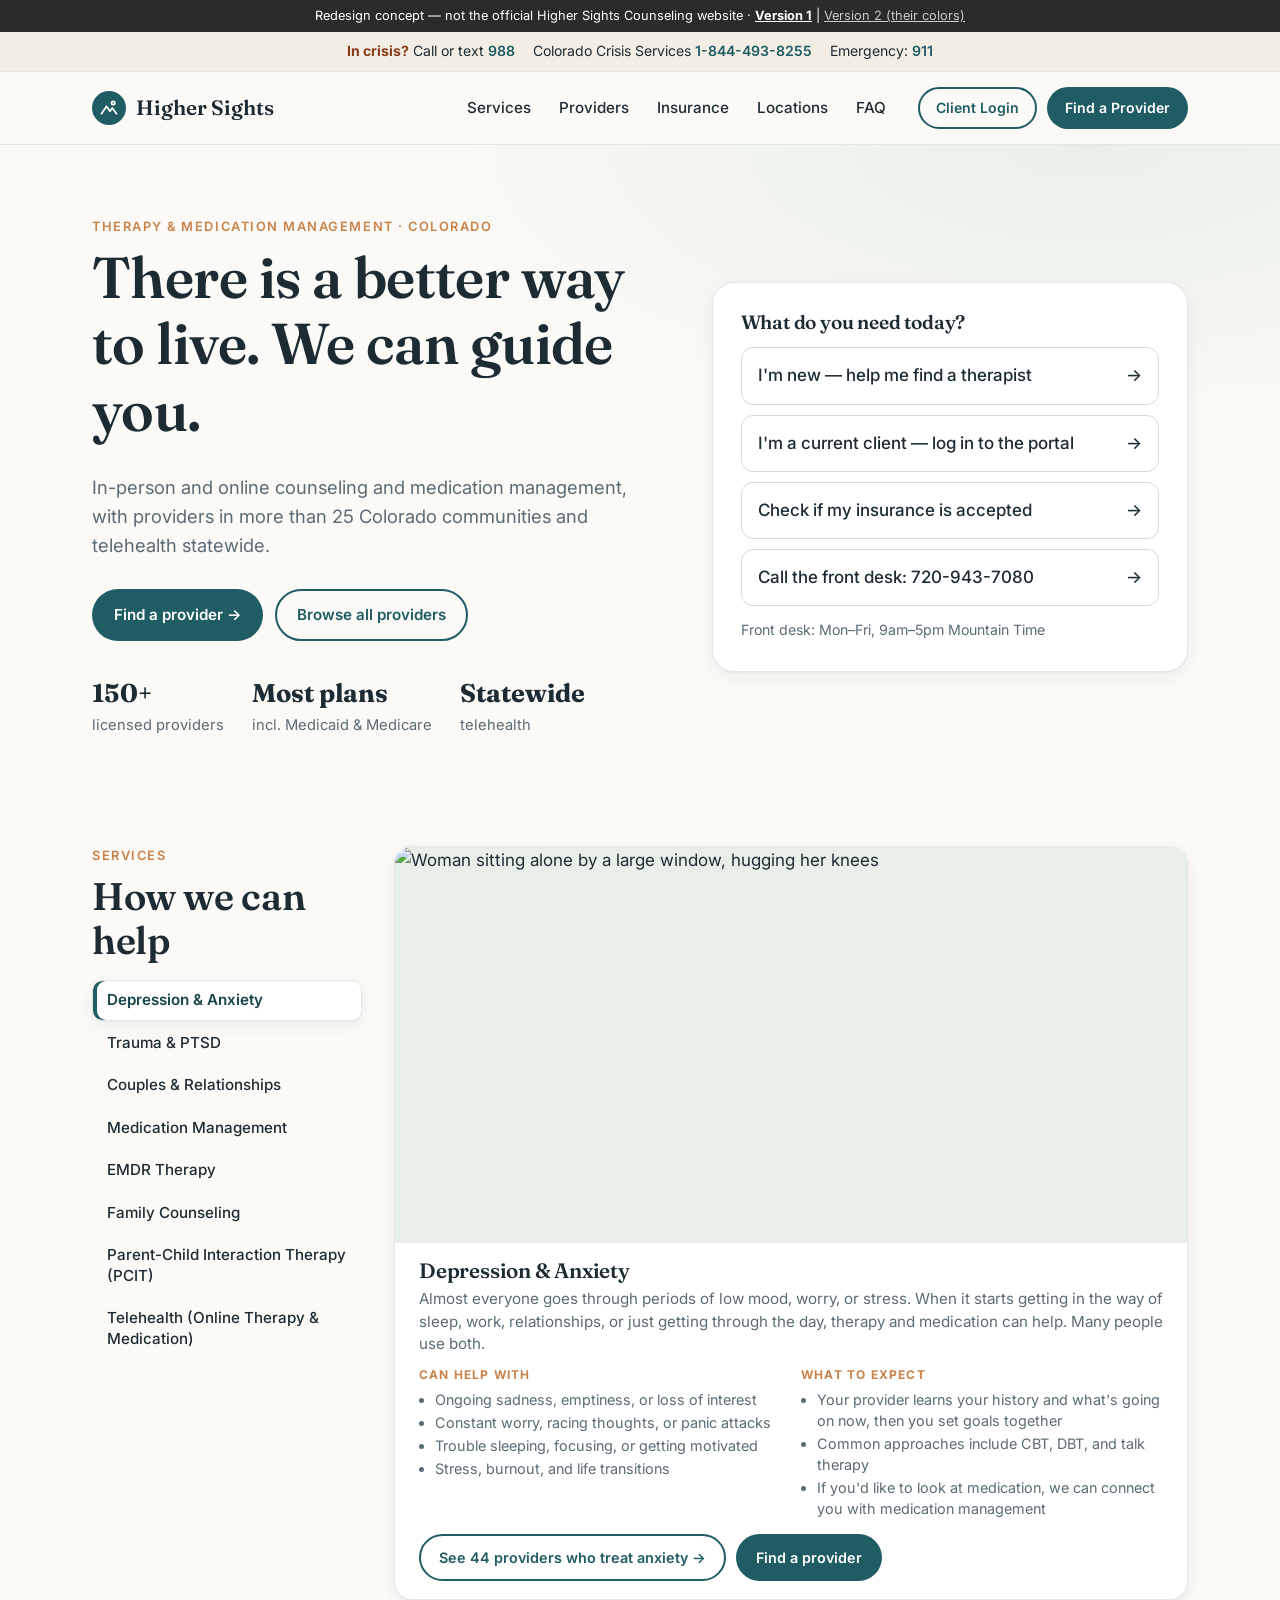
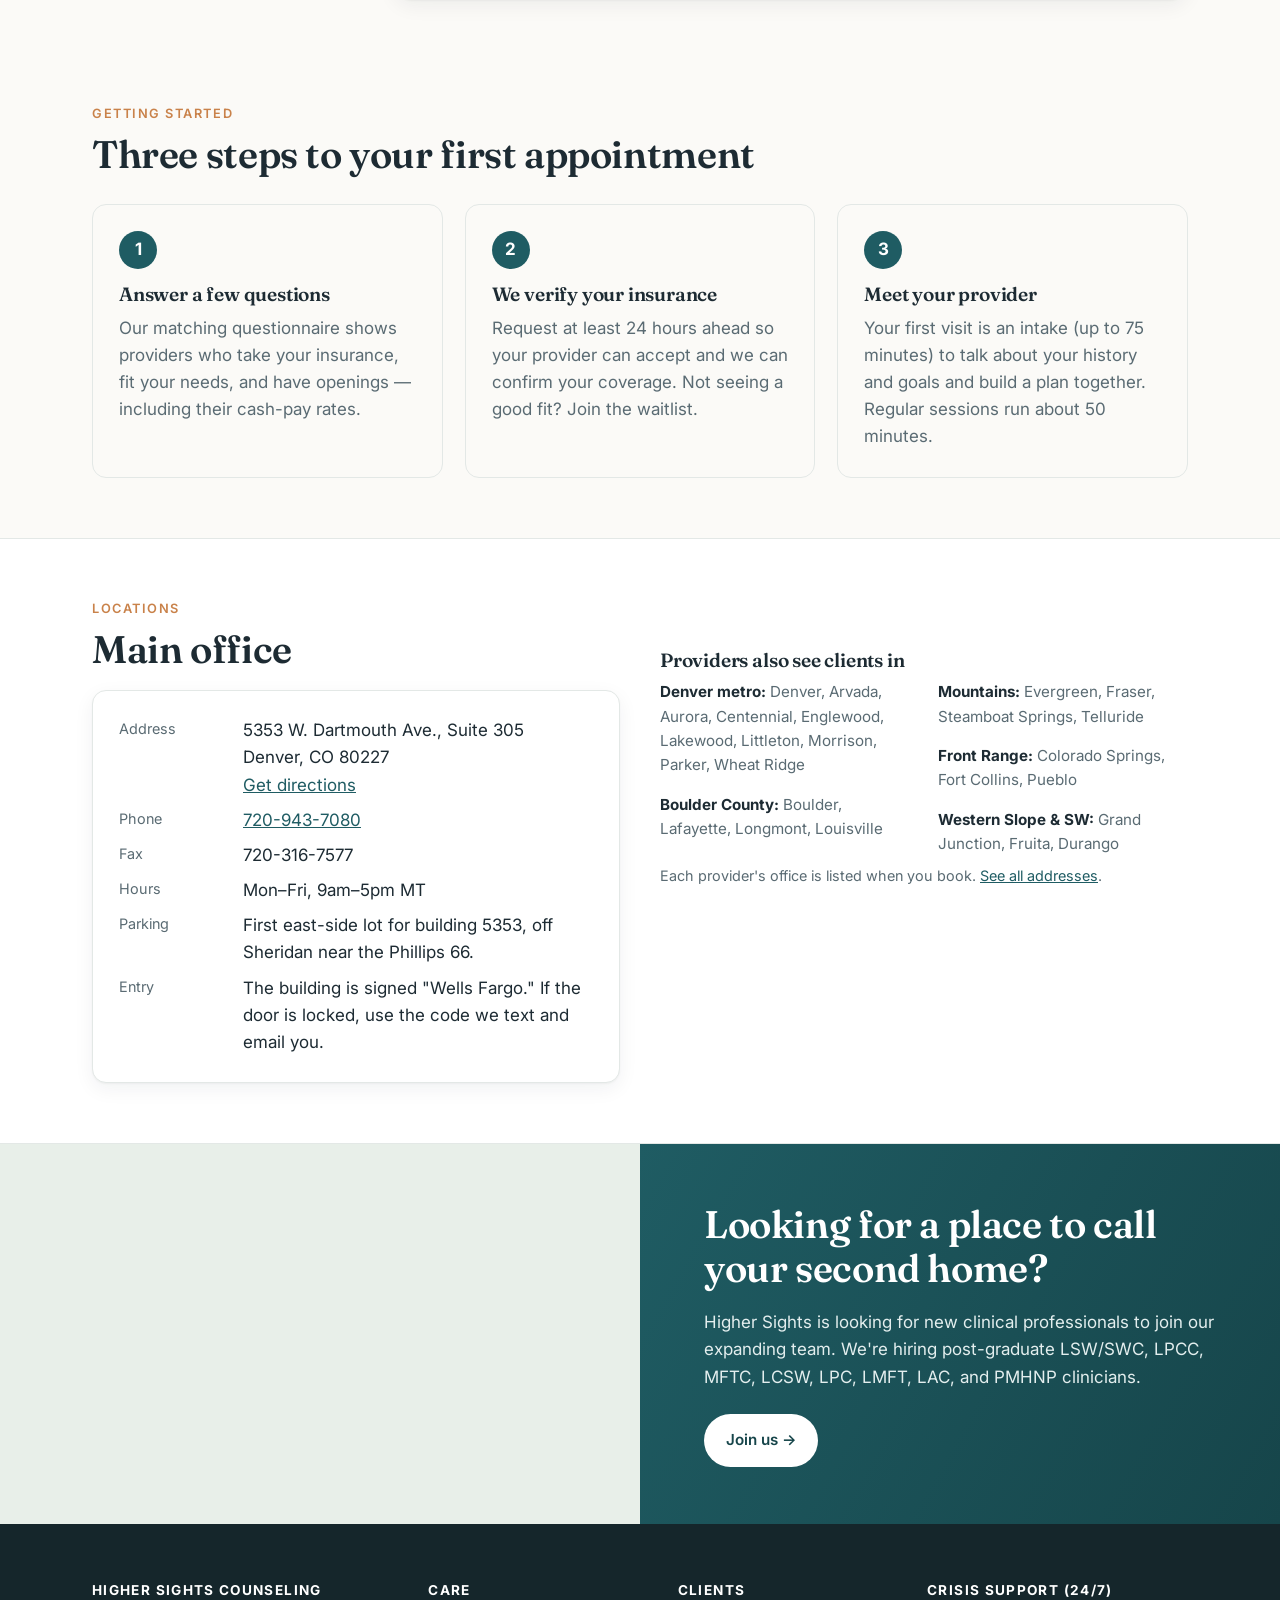
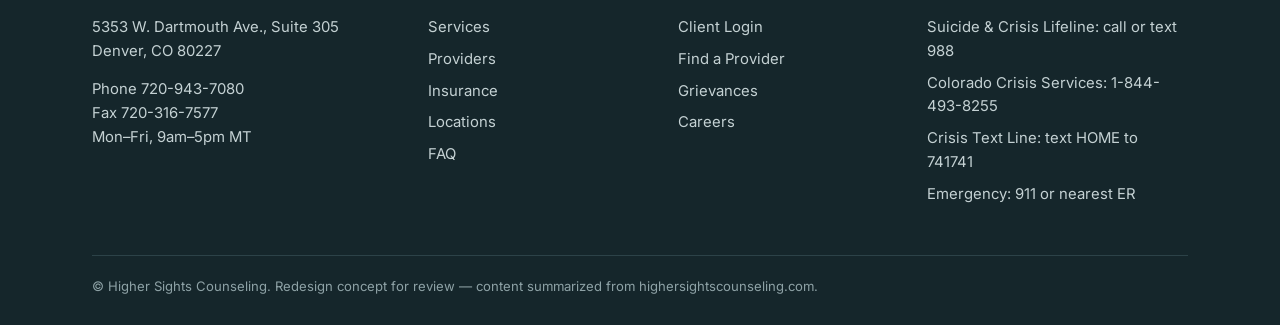
==== commit 7c248eeb: "Move Insurance and FAQ to their own pages; Services above Getting Started" ====
--- a/index.html
+++ b/index.html
@@ -29,9 +29,9 @@
     <nav class="main" aria-label="Main">
       <a href="#services">Services</a>
       <a href="providers.html">Providers</a>
-      <a href="#insurance">Insurance</a>
+      <a href="insurance.html">Insurance</a>
       <a href="#locations">Locations</a>
-      <a href="#faq">FAQ</a>
+      <a href="faq.html">FAQ</a>
     </nav>
     <div class="header-cta">
       <a class="btn btn-outline btn-sm" href="https://app.highersightsportal.com">Client Login</a>
@@ -61,7 +61,7 @@
       <h3>What do you need today?</h3>
       <a class="row" href="https://www.highersightscounseling.com/contact/">I'm new — help me find a therapist <span>→</span></a>
       <a class="row" href="https://app.highersightsportal.com">I'm a current client — log in to the portal <span>→</span></a>
-      <a class="row" href="#insurance">Check if my insurance is accepted <span>→</span></a>
+      <a class="row" href="insurance.html">Check if my insurance is accepted <span>→</span></a>
       <a class="row" href="tel:17209437080">Call the front desk: 720-943-7080 <span>→</span></a>
       <small>Front desk: Mon–Fri, 9am–5pm Mountain Time</small>
     </div>
@@ -88,34 +88,8 @@
   </div>
 </section>
 
-<section class="alt" id="insurance">
-  <div class="wrap two">
-    <div>
-      <div class="eyebrow">Insurance</div>
-      <h2>Most insurance accepted</h2>
-      <p class="lead">We're in network with many government and private plans. Not every provider takes every plan — the matching questionnaire only shows providers who take yours.</p>
-      <div class="note">
-        <strong>Good to know</strong>
-        <ul>
-          <li>Out-of-network? We can give you a superbill to submit for reimbursement.</li>
-          <li>EAP plans are not accepted.</li>
-          <li>We accept HSA cards and major credit cards.</li>
-          <li>Paying cash? You can request a Good Faith Estimate before care.</li>
-        </ul>
-      </div>
-    </div>
-    <div>
-      <ul class="pill-list">
-        <li>Health First Colorado (Medicaid)</li><li>Colorado Access</li><li>CCHA</li><li>Northeast Health Partners</li><li>Rocky Mountain Health Plans</li><li>CHP+</li>
-        <li>Medicare</li><li>Aetna</li><li>Cigna / Evernorth</li><li>Anthem BCBS</li><li>Optum / UnitedHealthcare</li><li>Kaiser Permanente</li><li>Humana</li>
-        <li>Carelon / Beacon</li><li>SelectHealth</li><li>Multiplan / PHCS</li><li>First Health</li><li>Denver Health Medical Plan</li><li>MINES &amp; Associates</li>
-      </ul>
-      <p style="color:var(--muted);font-size:.9rem">Always confirm in-network status with your insurer. See the <a href="https://www.highersightscounseling.com/accepted-insurance/">full plan details</a>.</p>
-    </div>
-  </div>
-</section>
 
-<section id="locations">
+<section class="alt" id="locations">
   <div class="wrap two">
     <div>
       <div class="eyebrow">Locations</div>
@@ -145,21 +119,6 @@
   </div>
 </section>
 
-<section class="alt" id="faq">
-  <div class="wrap" style="max-width:820px">
-    <div class="section-head"><div class="eyebrow">FAQ</div><h2>Common questions</h2></div>
-    <details><summary>Why can't I book within the next 24–48 hours online?</summary><p>Your provider needs time to accept the request and we need to verify your insurance. Once you're confirmed, you can message your provider in the portal to ask about an earlier time.</p></details>
-    <details><summary>Does my provider take my insurance?</summary><p>Most plans are accepted, but each one is verified individually. Check the billing NPI on your provider's profile and call your insurer to confirm they're in network — appointments may be canceled if a provider can't accept your plan.</p></details>
-    <details><summary>The provider I want isn't showing up. Why?</summary><p>They may not take your insurance, may not treat your specific concern, or may not have openings. Try another provider, choose telehealth to see more options, or join the waitlist.</p></details>
-    <details><summary>I'm getting an "already a client" error.</summary><p>The portal allows one email address per provider relationship. Use a different email to request a new provider, or call the front desk for help.</p></details>
-    <details><summary>How much does a cash-pay session cost?</summary><p>It depends on the provider and session length. The matching questionnaire shows each available provider's rate.</p></details>
-    <details><summary>What should I expect at my first appointment?</summary><p>Arrive 10 minutes early (or join your video link early). Your provider will ask about your background and what brought you in, and you'll set goals together. You can skip anything you're not ready to talk about.</p></details>
-    <details><summary>How long are sessions?</summary><p>Consultations are 10–15 minutes, standard sessions about 50 minutes, and first assessments up to 75 minutes.</p></details>
-    <details><summary>What do I need for telehealth?</summary><p>A device with a camera, a reliable internet connection, and a private space where you can talk freely.</p></details>
-    <details><summary>How do I contact my therapist?</summary><p>Current clients: <a href="https://app.highersightsportal.com">log in to the client portal</a> and use the Chat icon. The front desk answers calls and emails only during office hours — in an emergency, call 911 or 988.</p></details>
-    <details><summary>How are providers screened?</summary><p>Every provider is interviewed, passes federal and state background checks (re-run monthly), and has three professional references and their licensing-board history reviewed.</p></details>
-  </div>
-</section>
 
 <section class="join" aria-labelledby="joinTitle">
   <div class="join-photo" style="background-image:url('https://www.highersightscounseling.com/wp-content/uploads/2024/10/NoPath-Copy-2.jpg')" role="img" aria-label="The Higher Sights team at a holiday party"></div>
@@ -181,7 +140,7 @@
       </div>
       <div>
         <h4>Care</h4>
-        <ul><li><a href="#services">Services</a></li><li><a href="providers.html">Providers</a></li><li><a href="#insurance">Insurance</a></li><li><a href="#locations">Locations</a></li><li><a href="#faq">FAQ</a></li></ul>
+        <ul><li><a href="#services">Services</a></li><li><a href="providers.html">Providers</a></li><li><a href="insurance.html">Insurance</a></li><li><a href="#locations">Locations</a></li><li><a href="faq.html">FAQ</a></li></ul>
       </div>
       <div>
         <h4>Clients</h4>
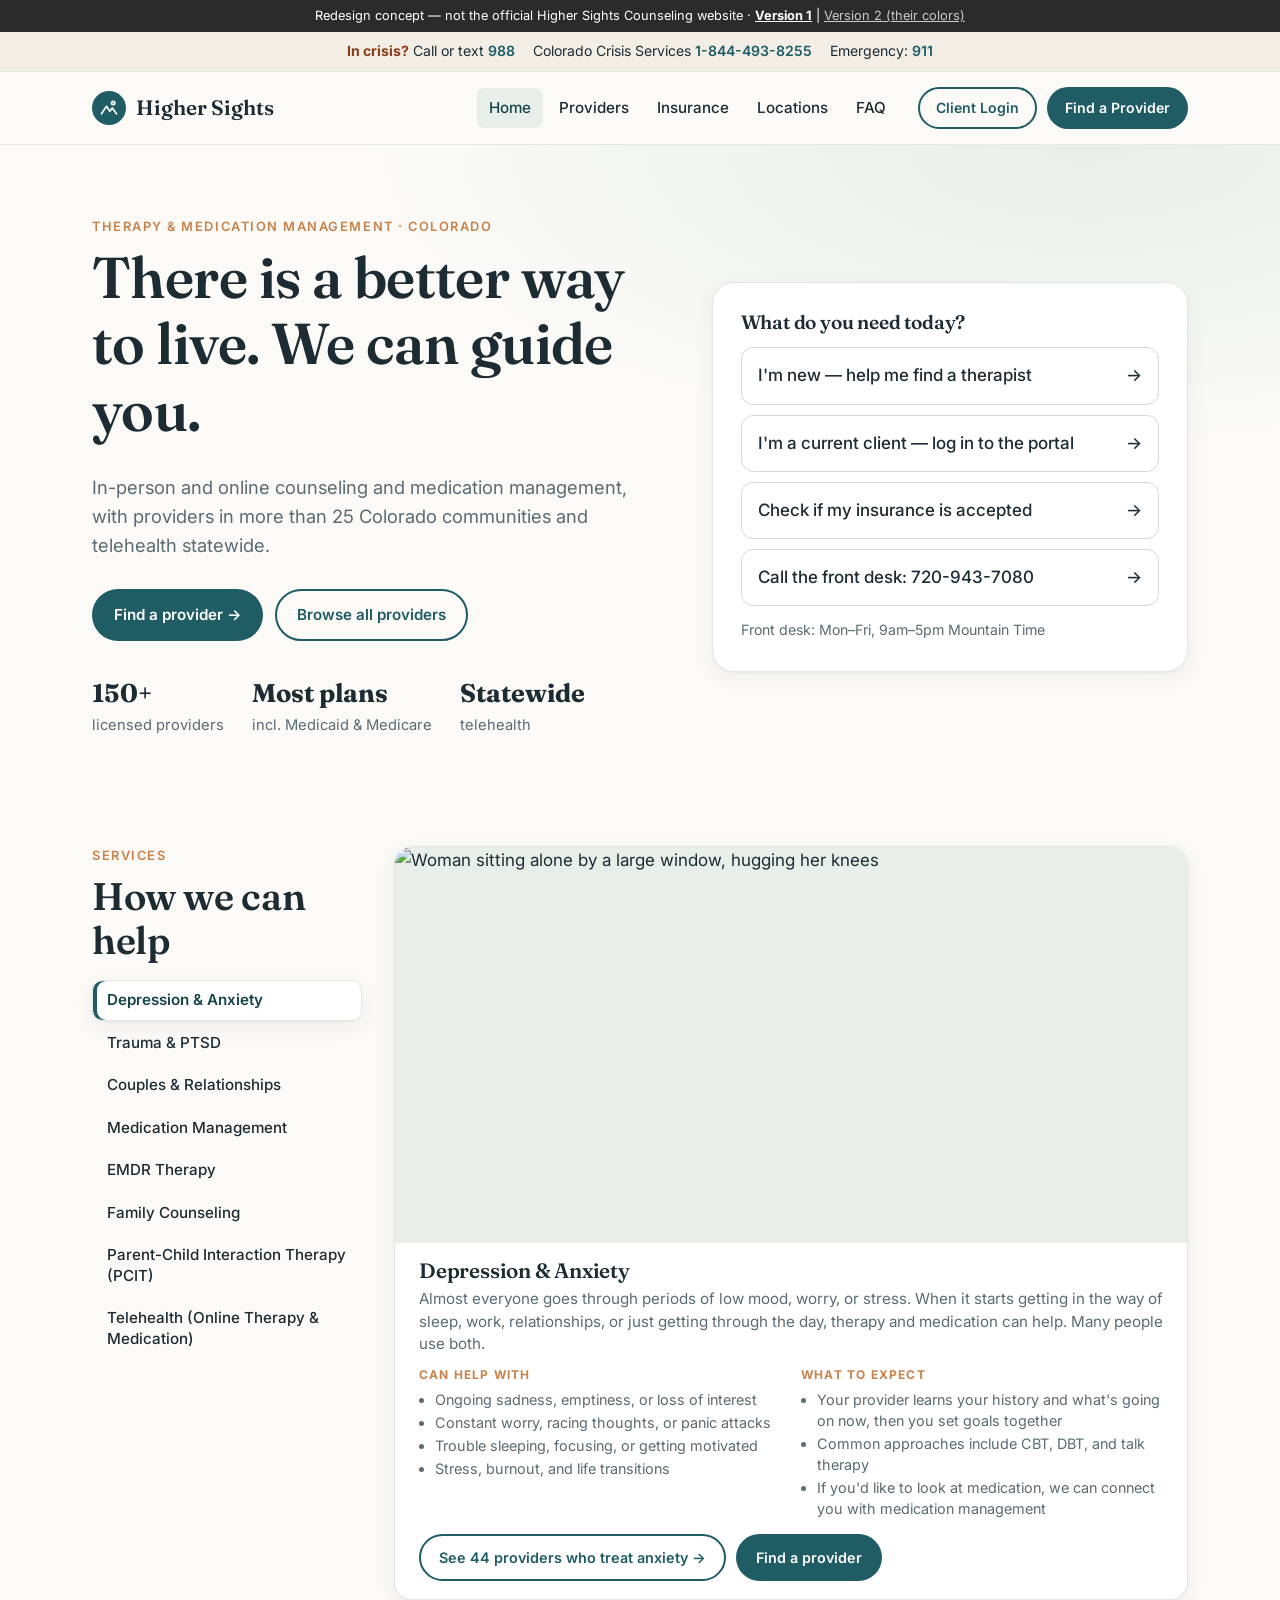
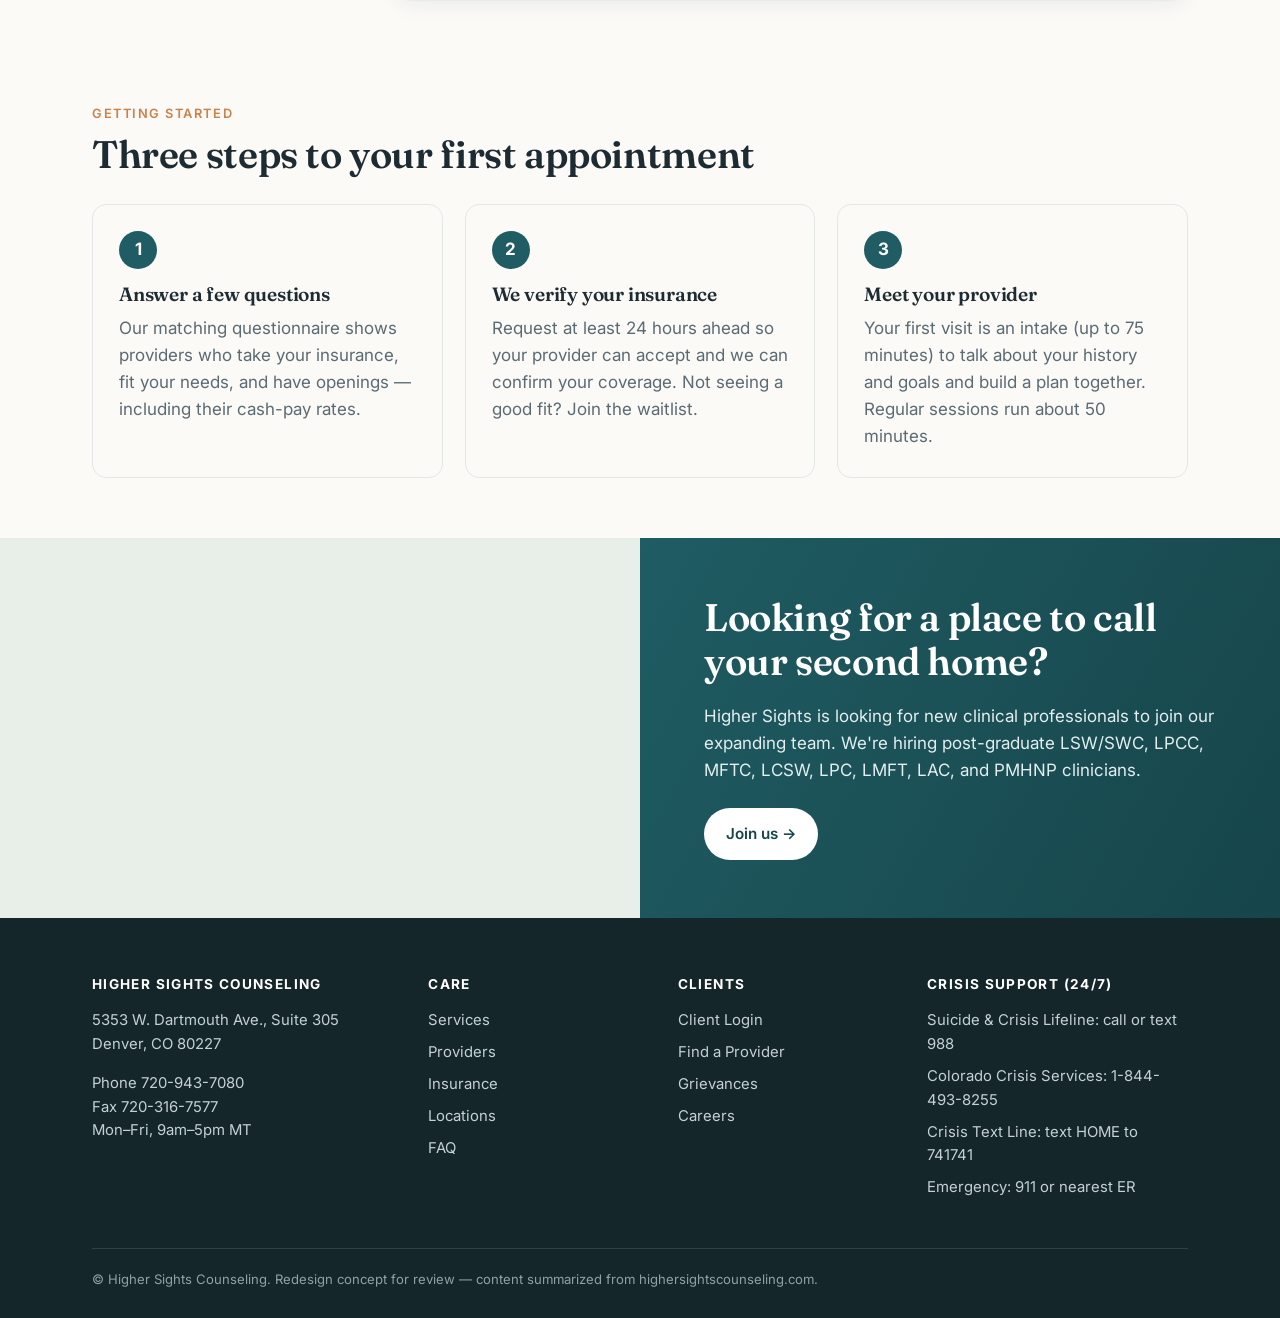
==== commit 176c8a79: "Locations on its own page, menu 'Services' renamed to Home, fix version switcher links" ====
--- a/index.html
+++ b/index.html
@@ -27,10 +27,10 @@
     </a>
     <button class="menu-btn" aria-expanded="false" onclick="this.closest('header').classList.toggle('open');this.setAttribute('aria-expanded',this.closest('header').classList.contains('open'))">Menu</button>
     <nav class="main" aria-label="Main">
-      <a href="#services">Services</a>
+      <a href="index.html" aria-current="page">Home</a>
       <a href="providers.html">Providers</a>
       <a href="insurance.html">Insurance</a>
-      <a href="#locations">Locations</a>
+      <a href="locations.html">Locations</a>
       <a href="faq.html">FAQ</a>
     </nav>
     <div class="header-cta">
@@ -89,35 +89,6 @@
 </section>
 
 
-<section class="alt" id="locations">
-  <div class="wrap two">
-    <div>
-      <div class="eyebrow">Locations</div>
-      <h2>Main office</h2>
-      <div class="office">
-        <dl>
-          <dt>Address</dt><dd>5353 W. Dartmouth Ave., Suite 305<br>Denver, CO 80227<br><a href="https://maps.google.com/?q=5353+W+Dartmouth+Ave+Suite+305+Denver+CO+80227">Get directions</a></dd>
-          <dt>Phone</dt><dd><a href="tel:17209437080">720-943-7080</a></dd>
-          <dt>Fax</dt><dd>720-316-7577</dd>
-          <dt>Hours</dt><dd>Mon–Fri, 9am–5pm MT</dd>
-          <dt>Parking</dt><dd>First east-side lot for building 5353, off Sheridan near the Phillips 66.</dd>
-          <dt>Entry</dt><dd>The building is signed "Wells Fargo." If the door is locked, use the code we text and email you.</dd>
-        </dl>
-      </div>
-    </div>
-    <div>
-      <h3 style="margin-top:2.6em">Providers also see clients in</h3>
-      <div class="cities">
-        <p><b>Denver metro:</b> Denver, Arvada, Aurora, Centennial, Englewood, Lakewood, Littleton, Morrison, Parker, Wheat Ridge</p>
-        <p><b>Boulder County:</b> Boulder, Lafayette, Longmont, Louisville</p>
-        <p><b>Mountains:</b> Evergreen, Fraser, Steamboat Springs, Telluride</p>
-        <p><b>Front Range:</b> Colorado Springs, Fort Collins, Pueblo</p>
-        <p><b>Western Slope &amp; SW:</b> Grand Junction, Fruita, Durango</p>
-      </div>
-      <p style="color:var(--muted);font-size:.9rem">Each provider's office is listed when you book. <a href="https://www.highersightscounseling.com/locations/">See all addresses</a>.</p>
-    </div>
-  </div>
-</section>
 
 
 <section class="join" aria-labelledby="joinTitle">
@@ -140,7 +111,7 @@
       </div>
       <div>
         <h4>Care</h4>
-        <ul><li><a href="#services">Services</a></li><li><a href="providers.html">Providers</a></li><li><a href="insurance.html">Insurance</a></li><li><a href="#locations">Locations</a></li><li><a href="faq.html">FAQ</a></li></ul>
+        <ul><li><a href="#services">Services</a></li><li><a href="providers.html">Providers</a></li><li><a href="insurance.html">Insurance</a></li><li><a href="locations.html">Locations</a></li><li><a href="faq.html">FAQ</a></li></ul>
       </div>
       <div>
         <h4>Clients</h4>
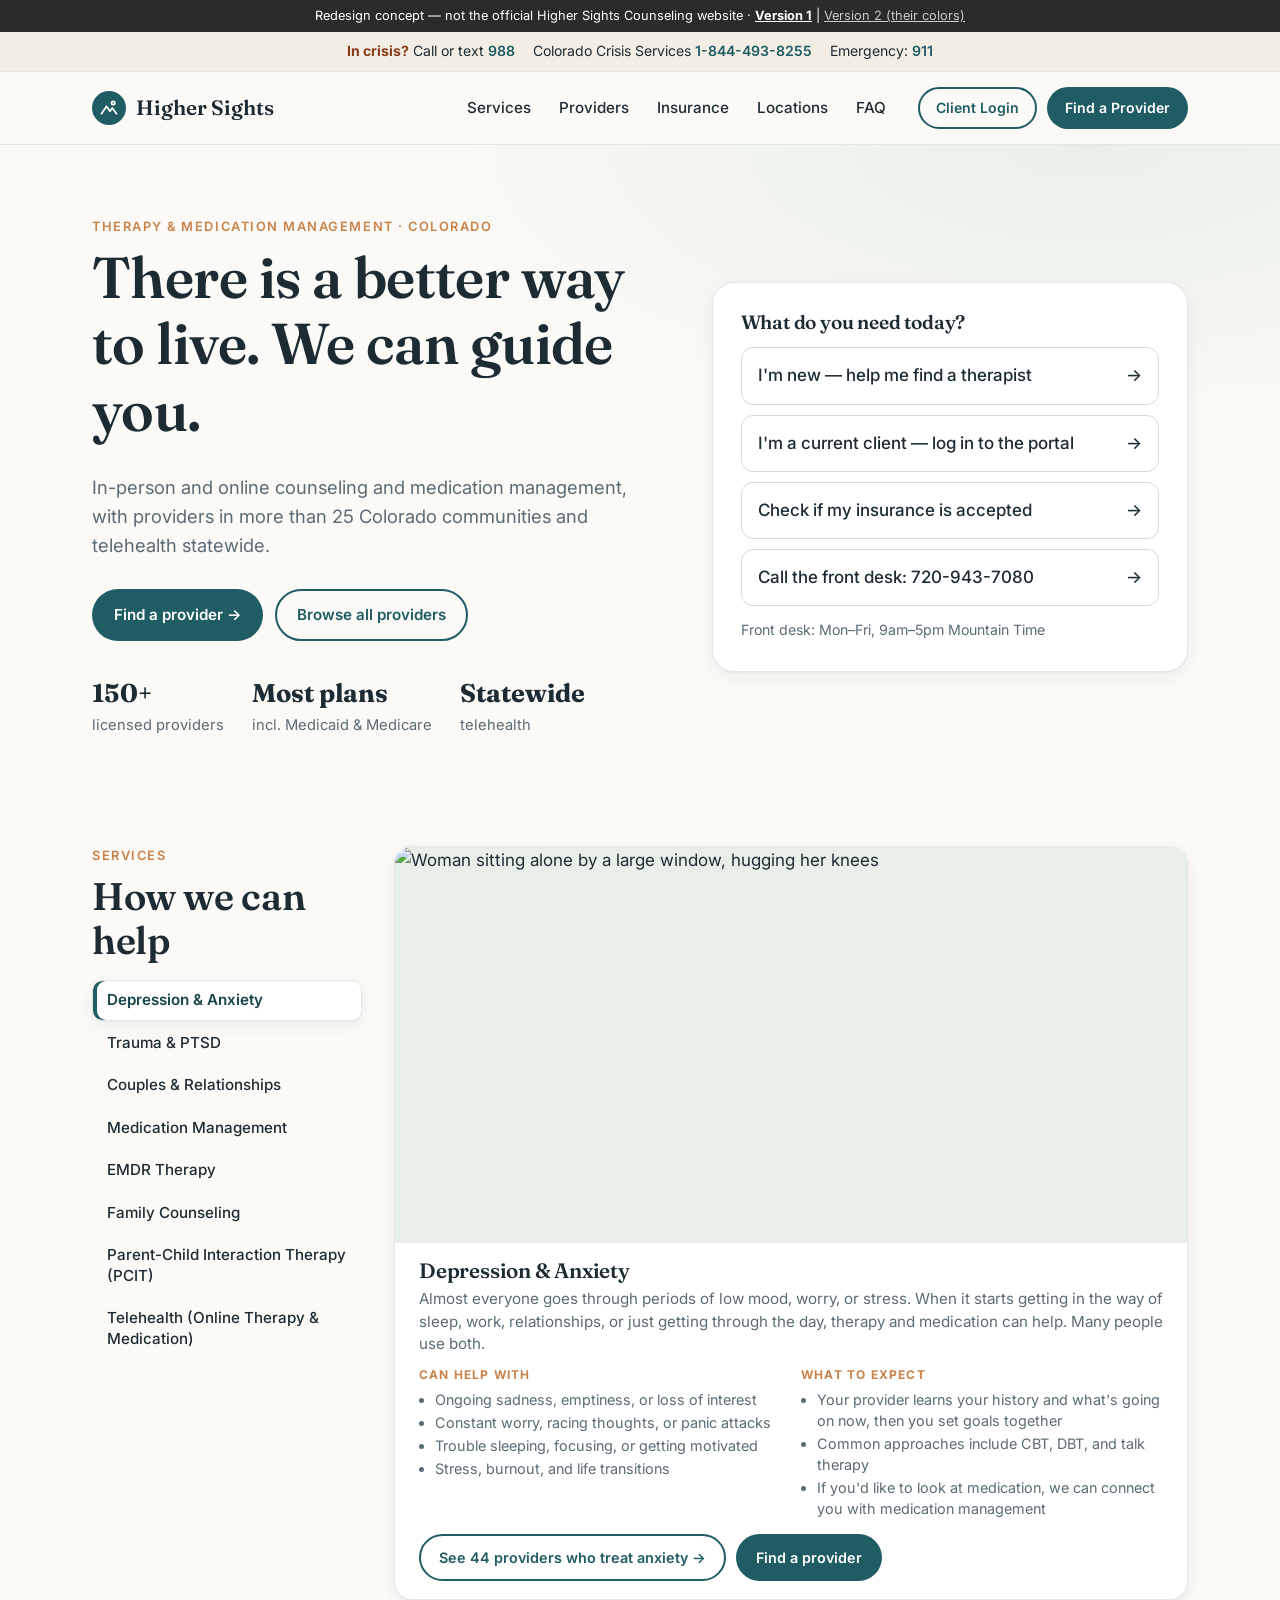
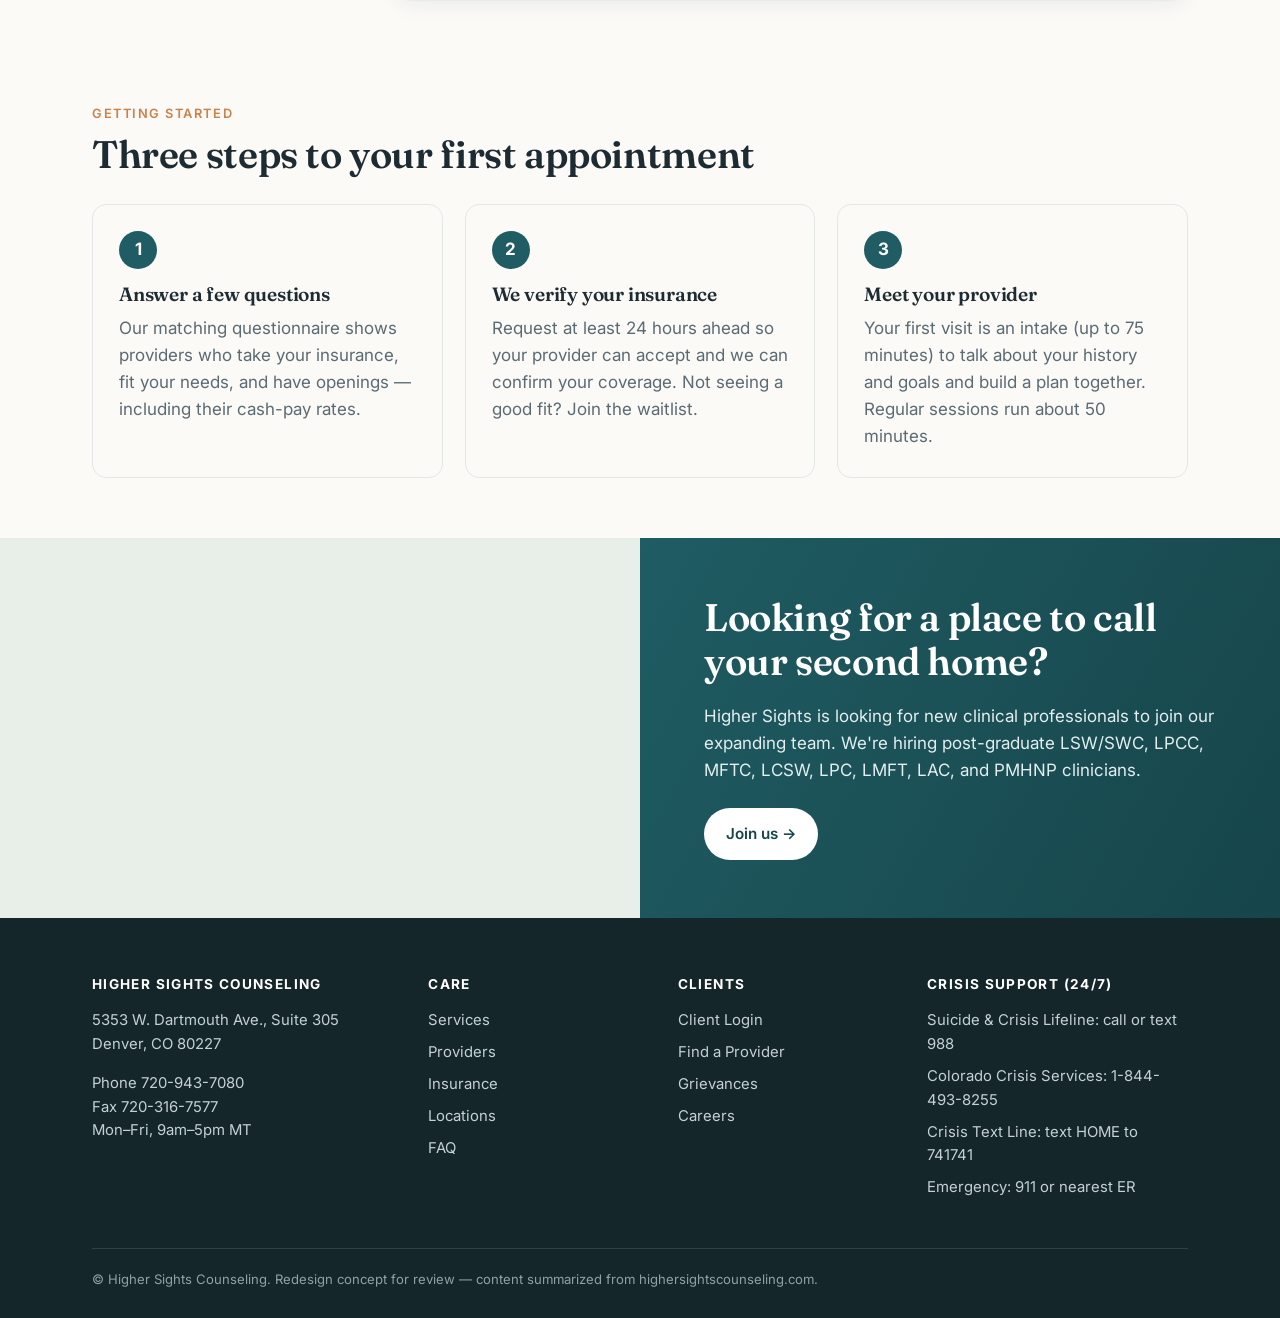
==== commit 30727fbd: "Locations page with every office; menu says Services again; fix version links" ====
--- a/index.html
+++ b/index.html
@@ -8,7 +8,7 @@
 <meta name="robots" content="noindex">
 <link rel="preconnect" href="https://fonts.googleapis.com"><link rel="preconnect" href="https://fonts.gstatic.com" crossorigin>
 <link href="https://fonts.googleapis.com/css2?family=Fraunces:opsz,wght@9..144,500;9..144,600&family=Inter:wght@400;500;600;700&display=swap" rel="stylesheet">
-<link rel="stylesheet" href="style.css?v=7">
+<link rel="stylesheet" href="style.css?v=8">
 </head>
 <body>
 <a class="skip" href="#main">Skip to content</a>
@@ -27,7 +27,7 @@
     </a>
     <button class="menu-btn" aria-expanded="false" onclick="this.closest('header').classList.toggle('open');this.setAttribute('aria-expanded',this.closest('header').classList.contains('open'))">Menu</button>
     <nav class="main" aria-label="Main">
-      <a href="index.html" aria-current="page">Home</a>
+      <a href="#services">Services</a>
       <a href="providers.html">Providers</a>
       <a href="insurance.html">Insurance</a>
       <a href="locations.html">Locations</a>
@@ -130,7 +130,7 @@
     <div class="fine">© Higher Sights Counseling. Redesign concept for review — content summarized from highersightscounseling.com.</div>
   </div>
 </footer>
-<script src="providers.js?v=5"></script>
-<script src="services.js?v=7"></script>
+<script src="providers.js?v=8"></script>
+<script src="services.js?v=8"></script>
 </body>
 </html>
--- a/style.css
+++ b/style.css
@@ -199,3 +199,14 @@
 /* "What do you need today?" choices blend into the box */
 .hero-card a.row{background:transparent;border-color:rgba(29,43,51,.18)}
 .hero-card a.row:hover{background:rgba(255,255,255,.35)}
+
+/* locations page: every other office */
+.loc-grid{display:grid;grid-template-columns:repeat(auto-fill,minmax(260px,1fr));gap:14px;margin-top:8px;align-items:start}
+.loc-card{background:var(--card);border:1px solid var(--line);border-radius:12px;padding:16px 18px}
+.loc-card h3{font-size:1.02rem;margin:0 0 6px}
+.loc-card ul{list-style:none;margin:0;padding:0;font-size:.9rem;color:var(--muted)}
+.loc-card li{margin-bottom:6px}
+.loc-card li:last-child{margin-bottom:0}
+.loc-card a{color:var(--muted);text-decoration:none}
+.loc-card a:hover{text-decoration:underline}
+#locq{margin-top:4px}
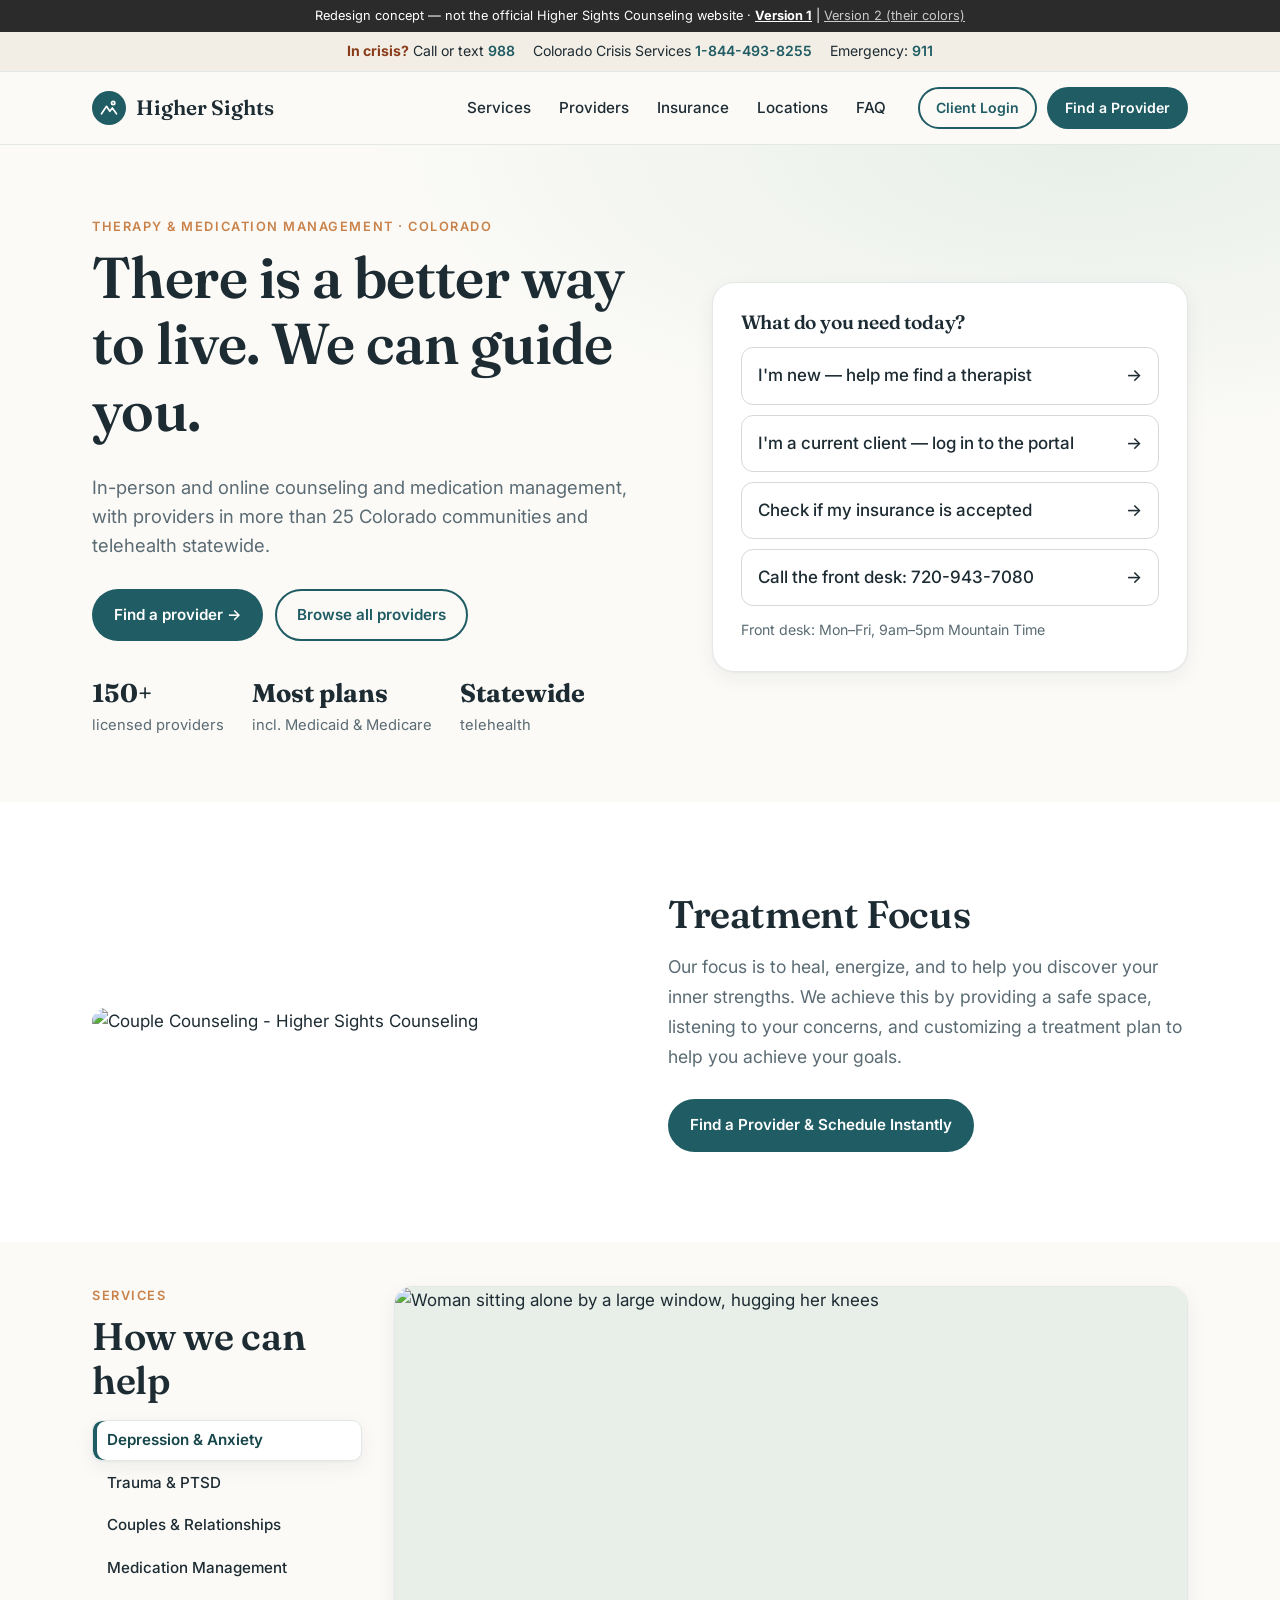
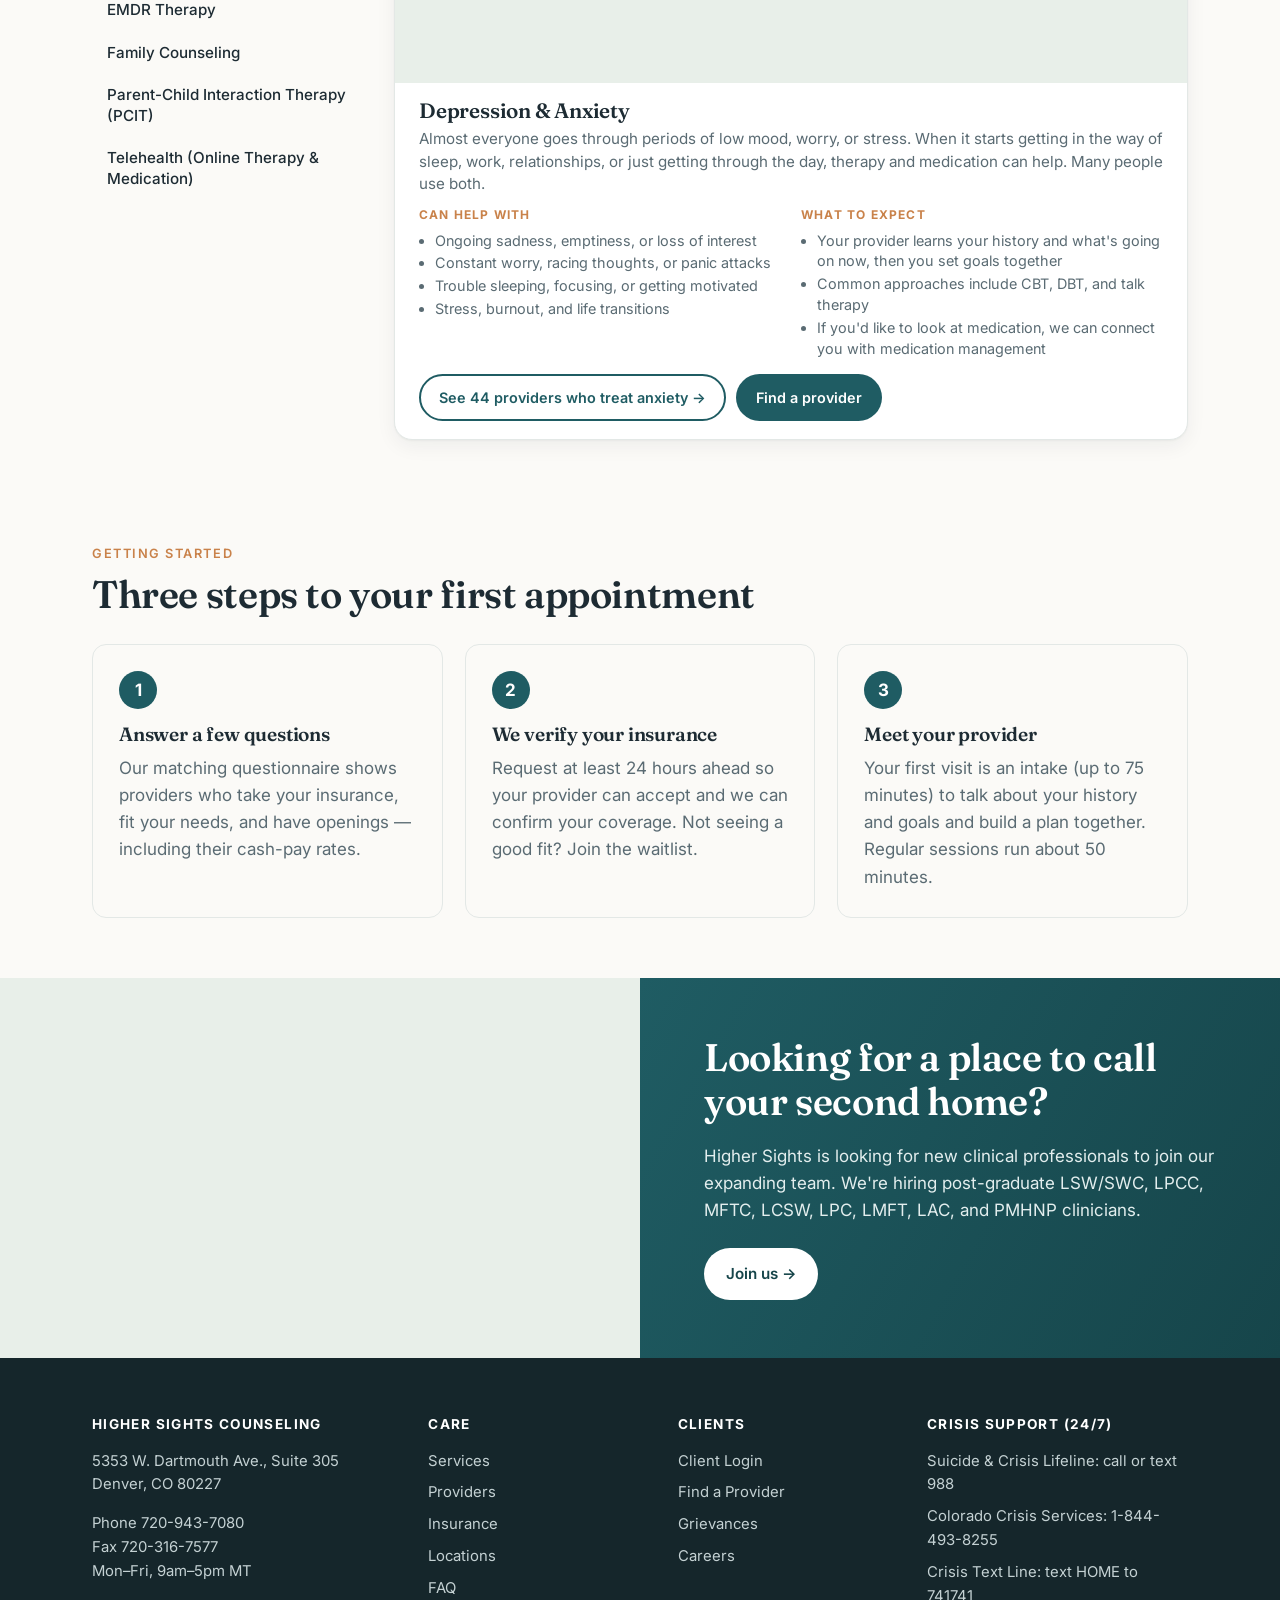
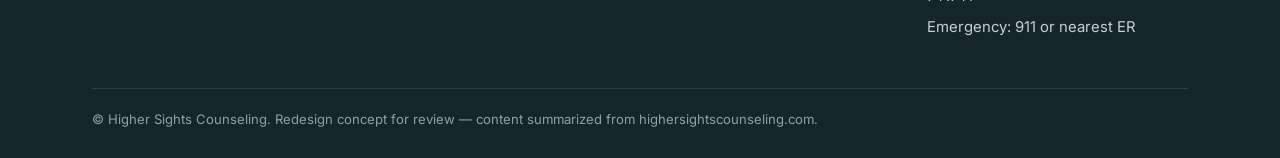
==== commit 61ccbfa1: "Add Treatment Focus section above Services (v1)" ====
--- a/index.html
+++ b/index.html
@@ -68,6 +68,25 @@
   </div>
 </section>
 
+<section id="treatment-focus" class="tf">
+  <style>
+    #treatment-focus{background:#fff;color:var(--ink,#1a1a1a);padding:90px 0}
+    #treatment-focus .tf-grid{display:grid;grid-template-columns:1fr 1fr;gap:56px;align-items:center}
+    #treatment-focus .tf-img{width:100%;height:auto;border-radius:16px;display:block;object-fit:cover}
+    #treatment-focus h2{margin:0 0 16px}
+    #treatment-focus p{color:var(--muted,#555);font-size:1.1rem;line-height:1.7;margin:0 0 28px}
+    @media (max-width:820px){#treatment-focus .tf-grid{grid-template-columns:1fr;gap:28px}#treatment-focus{padding:60px 0}}
+  </style>
+  <div class="wrap tf-grid">
+    <img class="tf-img" src="https://www.highersightscounseling.com/wp-content/uploads/2024/10/pexels-polina-zimmerman-3958379.jpg" alt="Couple Counseling - Higher Sights Counseling" loading="lazy">
+    <div class="tf-text">
+      <h2>Treatment Focus</h2>
+      <p>Our focus is to heal, energize, and to help you discover your inner strengths. We achieve this by providing a safe space, listening to your concerns, and customizing a treatment plan to help you achieve your goals.</p>
+      <a class="btn btn-primary" href="https://www.highersightscounseling.com/contact/">Find a Provider &amp; Schedule Instantly</a>
+    </div>
+  </div>
+</section>
+
 <section id="services">
   <div class="wrap">
     <div class="svc-tabs" id="svcTabs" data-providers="providers.html"></div>
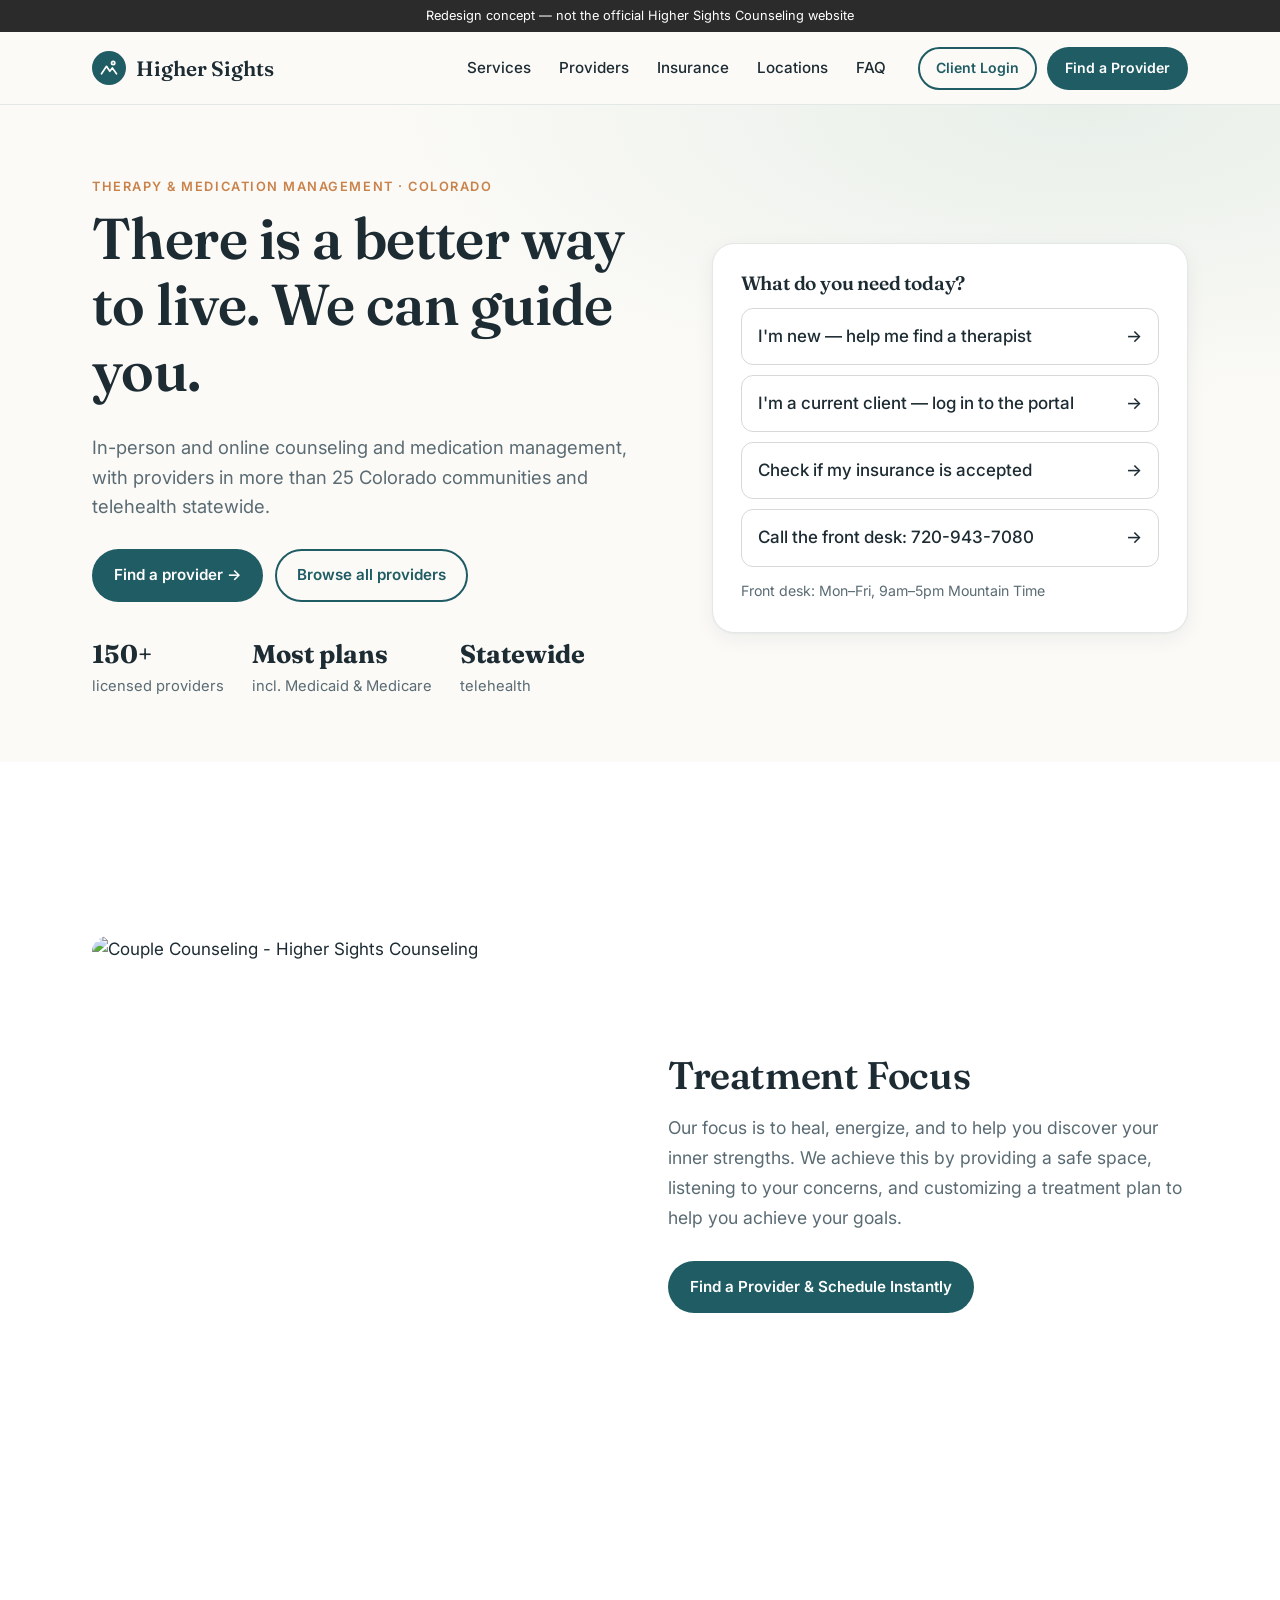
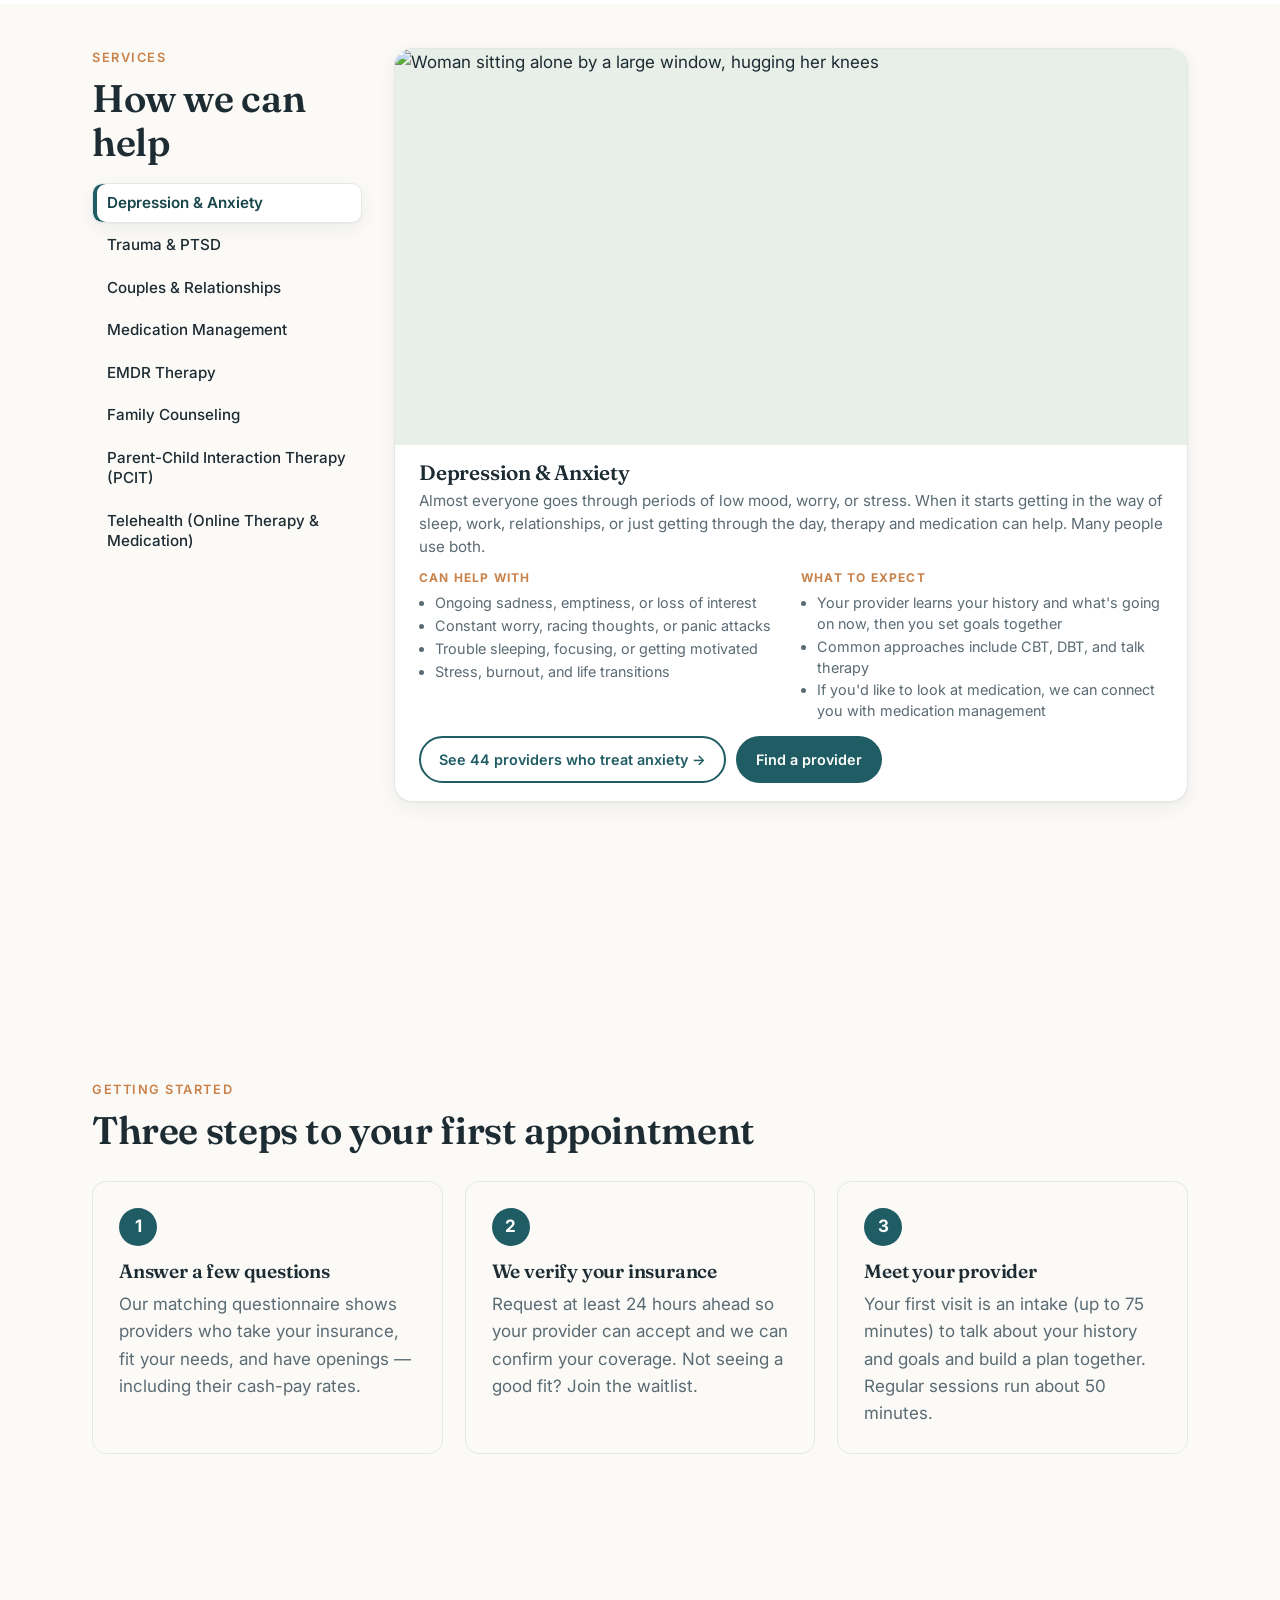
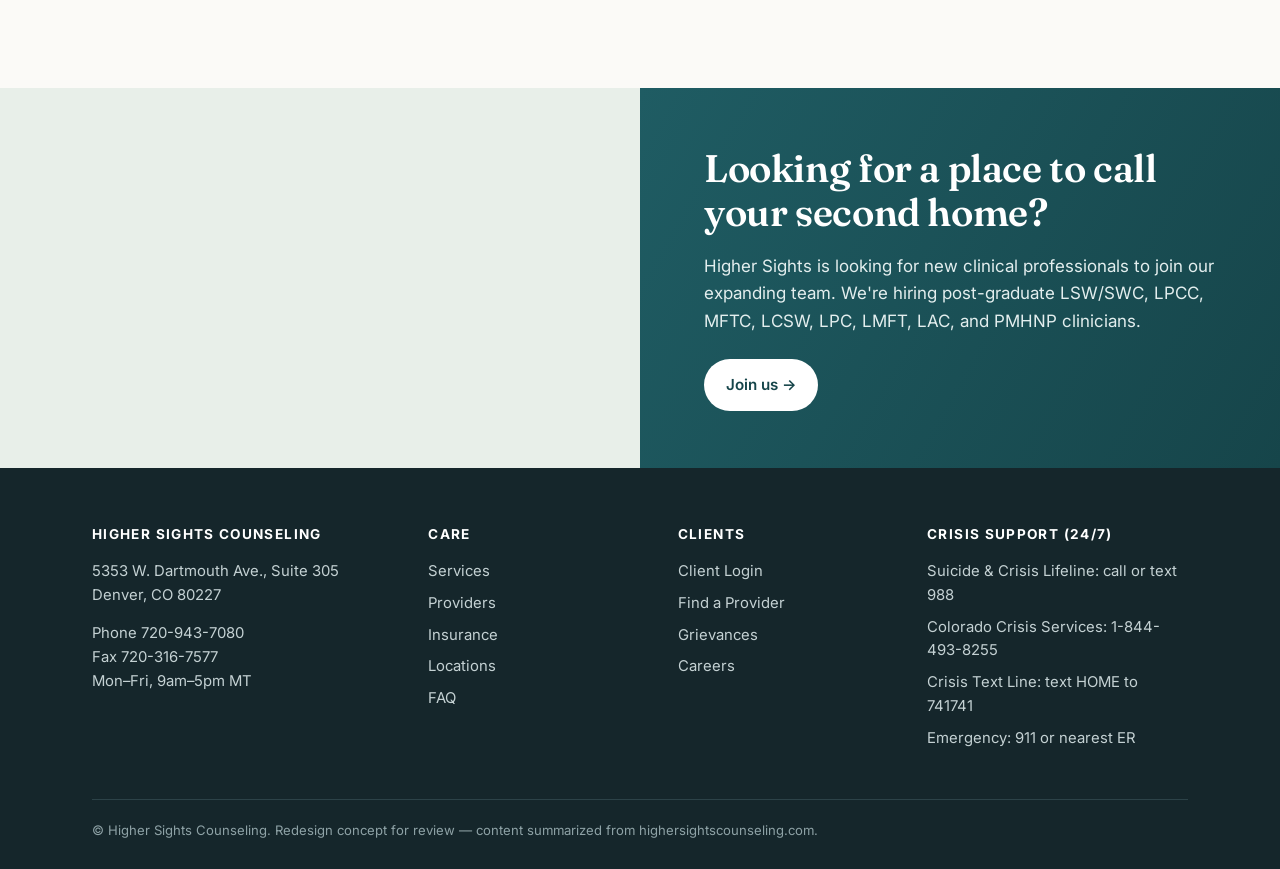
==== commit bb7a3b6e: "Remove top bars; match section heights to Services" ====
--- a/index.html
+++ b/index.html
@@ -12,12 +12,7 @@
 </head>
 <body>
 <a class="skip" href="#main">Skip to content</a>
-<div class="concept">Redesign concept — not the official Higher Sights Counseling website · <a href="index.html" style="color:inherit;font-weight:700;text-decoration:underline">Version 1</a> | <a href="index-v2.html" style="color:inherit;opacity:.75">Version 2 (their colors)</a></div>
-<div class="crisis"><div class="wrap">
-  <span><strong>In crisis?</strong> Call or text <a href="tel:988">988</a></span>
-  <span>Colorado Crisis Services <a href="tel:18444938255">1-844-493-8255</a></span>
-  <span>Emergency: <a href="tel:911">911</a></span>
-</div></div>
+<div class="concept">Redesign concept — not the official Higher Sights Counseling website</div>
 
 <header class="site" id="top">
   <div class="wrap">
@@ -76,6 +71,10 @@
     #treatment-focus h2{margin:0 0 16px}
     #treatment-focus p{color:var(--muted,#555);font-size:1.1rem;line-height:1.7;margin:0 0 28px}
     @media (max-width:820px){#treatment-focus .tf-grid{grid-template-columns:1fr;gap:28px}#treatment-focus{padding:60px 0}}
+    #treatment-focus,#start{display:flex;align-items:center}
+    #treatment-focus>.wrap,#start>.wrap{width:100%}
+    #treatment-focus .tf-img{height:clamp(300px,55vh,560px)}
+    @media (max-width:820px){#treatment-focus .tf-img{height:auto}}
   </style>
   <div class="wrap tf-grid">
     <img class="tf-img" src="https://www.highersightscounseling.com/wp-content/uploads/2024/10/pexels-polina-zimmerman-3958379.jpg" alt="Couple Counseling - Higher Sights Counseling" loading="lazy">
@@ -151,5 +150,12 @@
 </footer>
 <script src="providers.js?v=8"></script>
 <script src="services.js?v=8"></script>
+<script>
+/* Treatment Focus + Getting Started match the Services section height (desktop/tablet), auto-adjusting to screen size */
+(function(){var s=document.getElementById('services');if(!s)return;
+var t=[document.getElementById('treatment-focus'),document.getElementById('start')];
+function f(){var h=window.innerWidth>820?s.offsetHeight:0;t.forEach(function(e){if(e)e.style.minHeight=h?h+'px':'';});}
+if(window.ResizeObserver)new ResizeObserver(f).observe(s);window.addEventListener('resize',f);window.addEventListener('load',f);f();})();
+</script>
 </body>
 </html>
